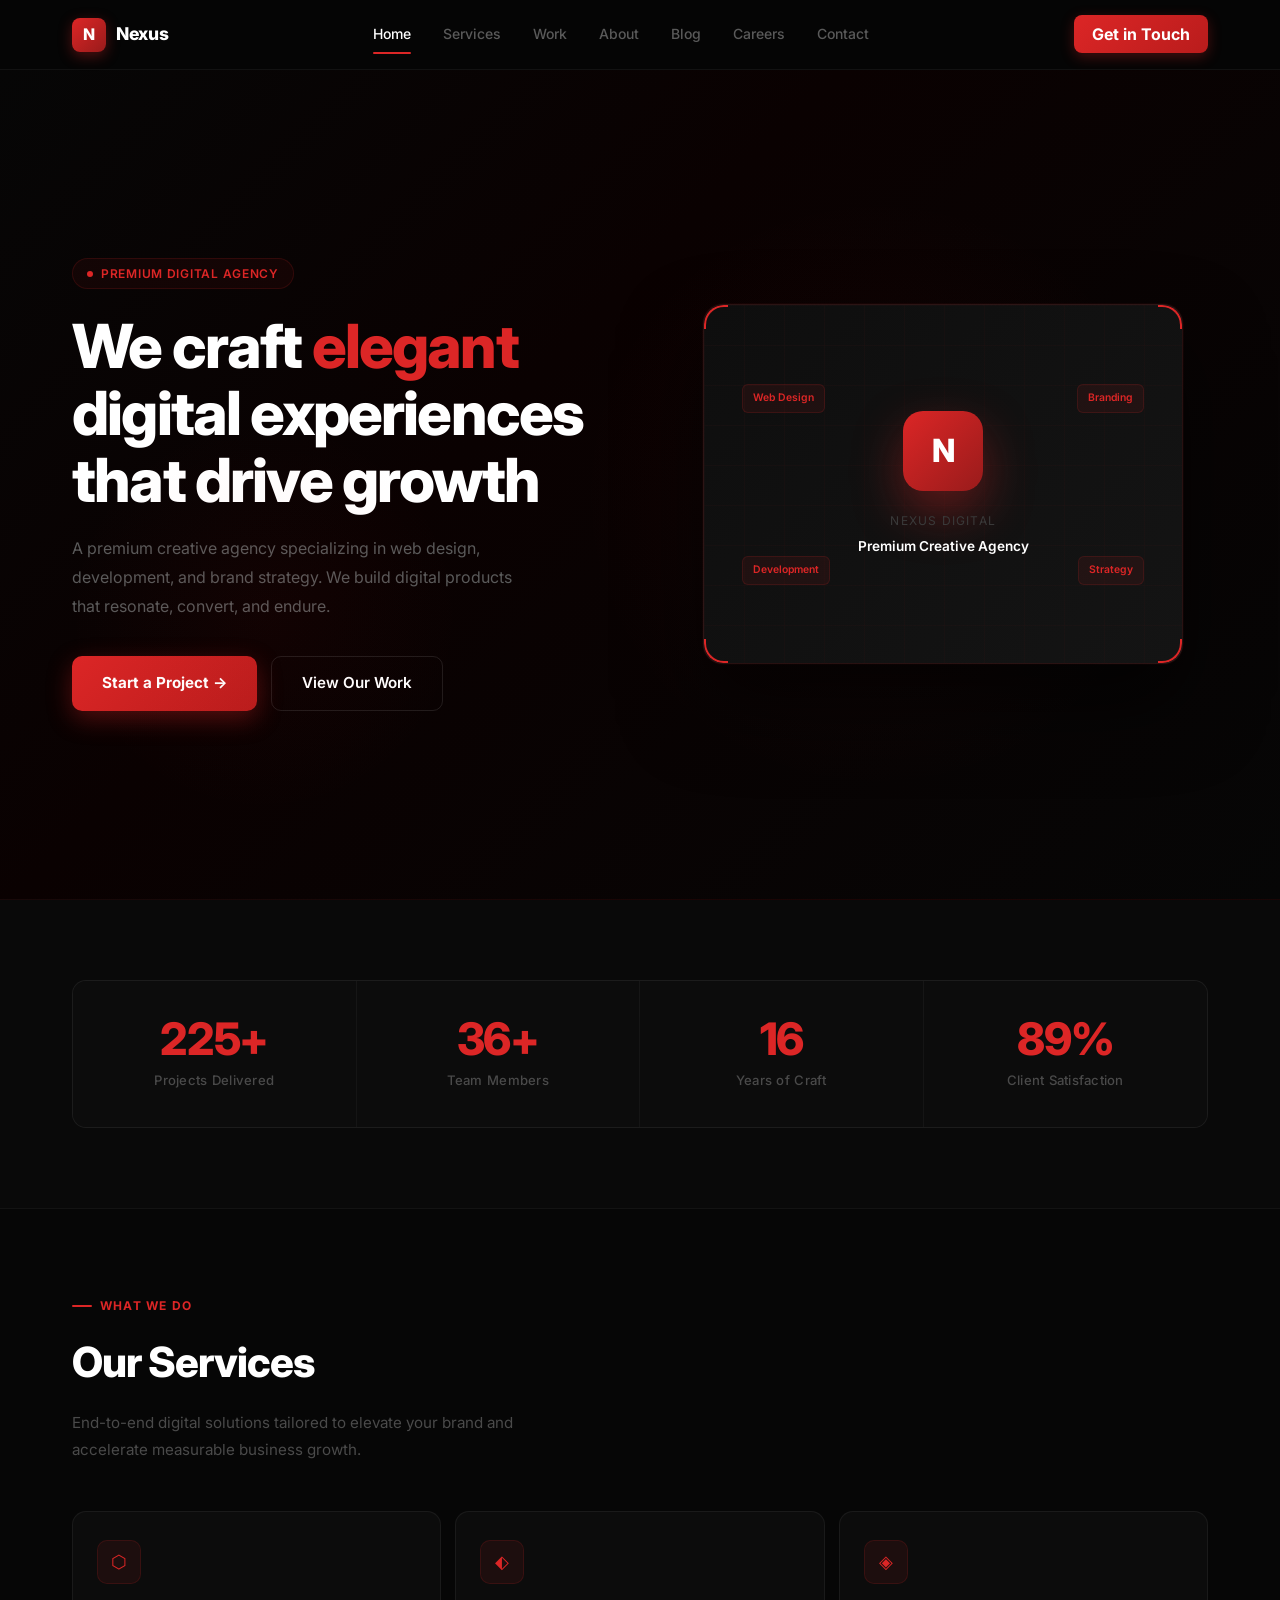
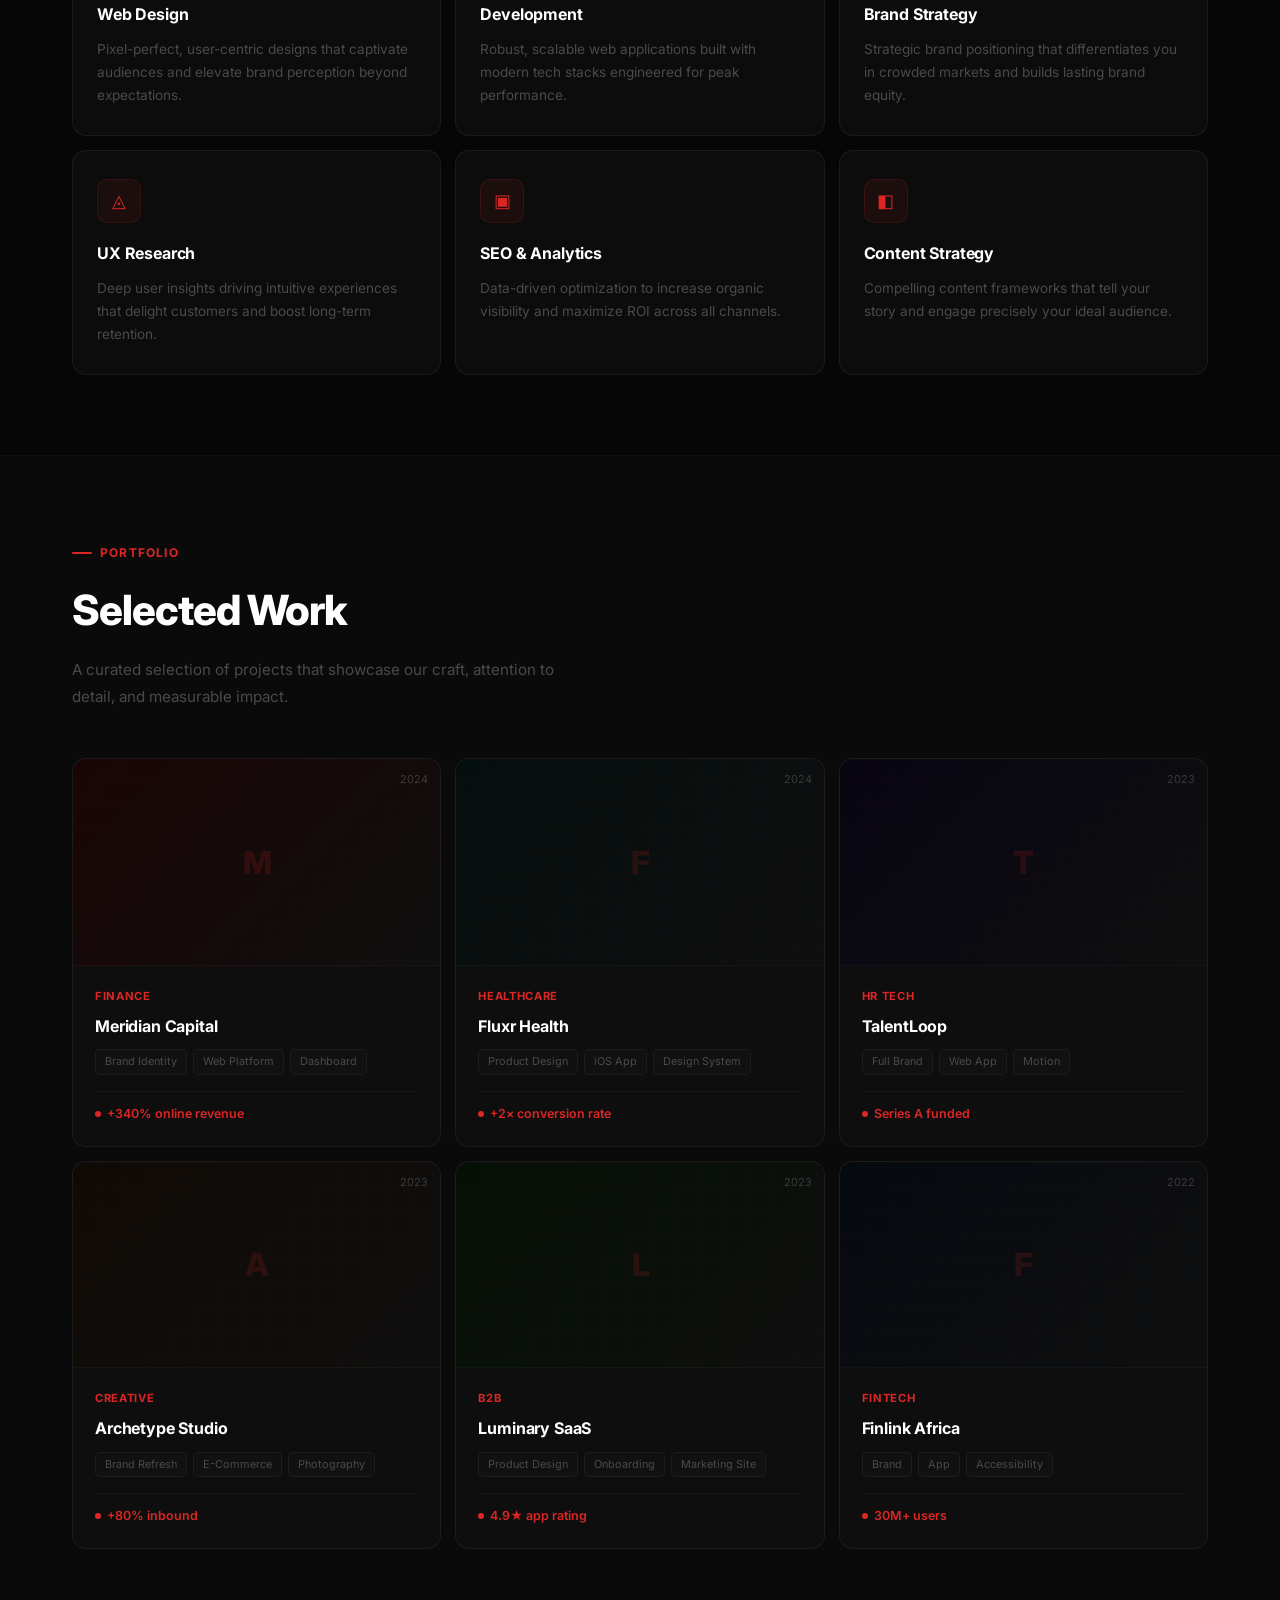
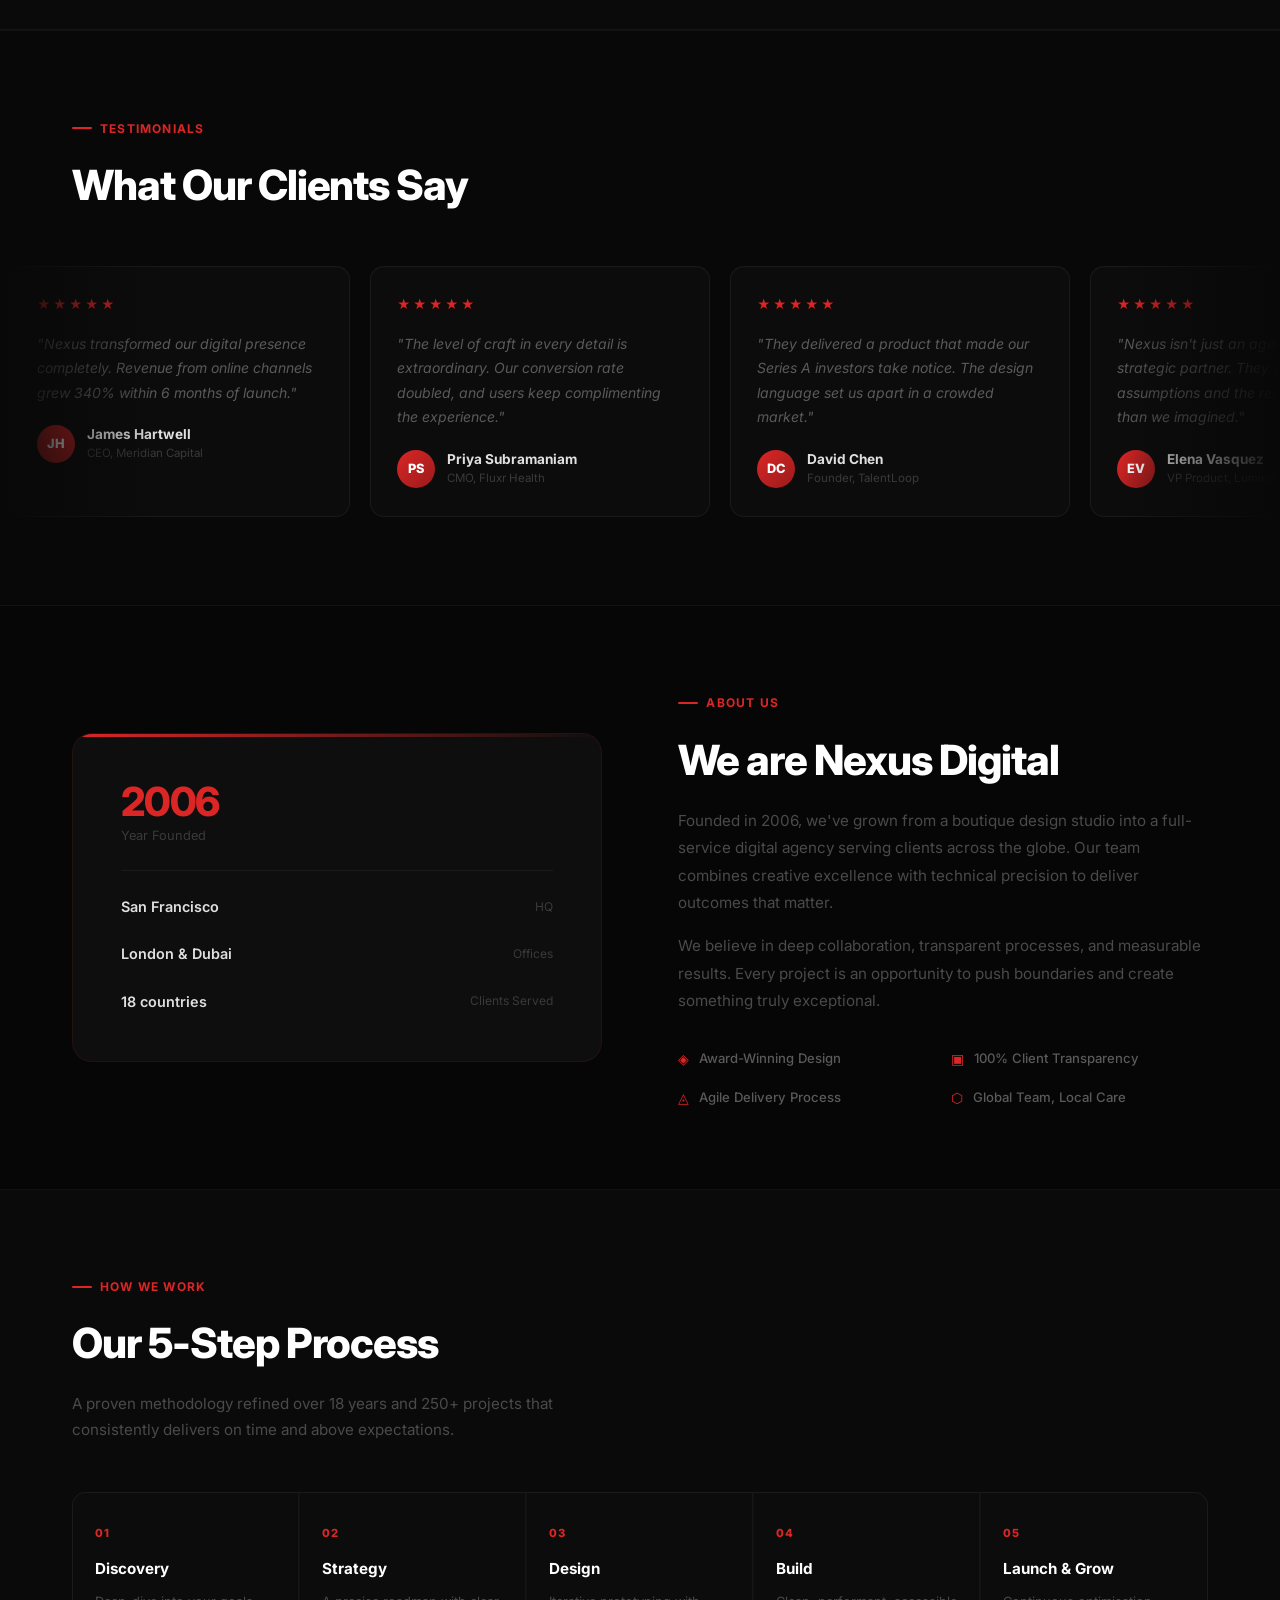
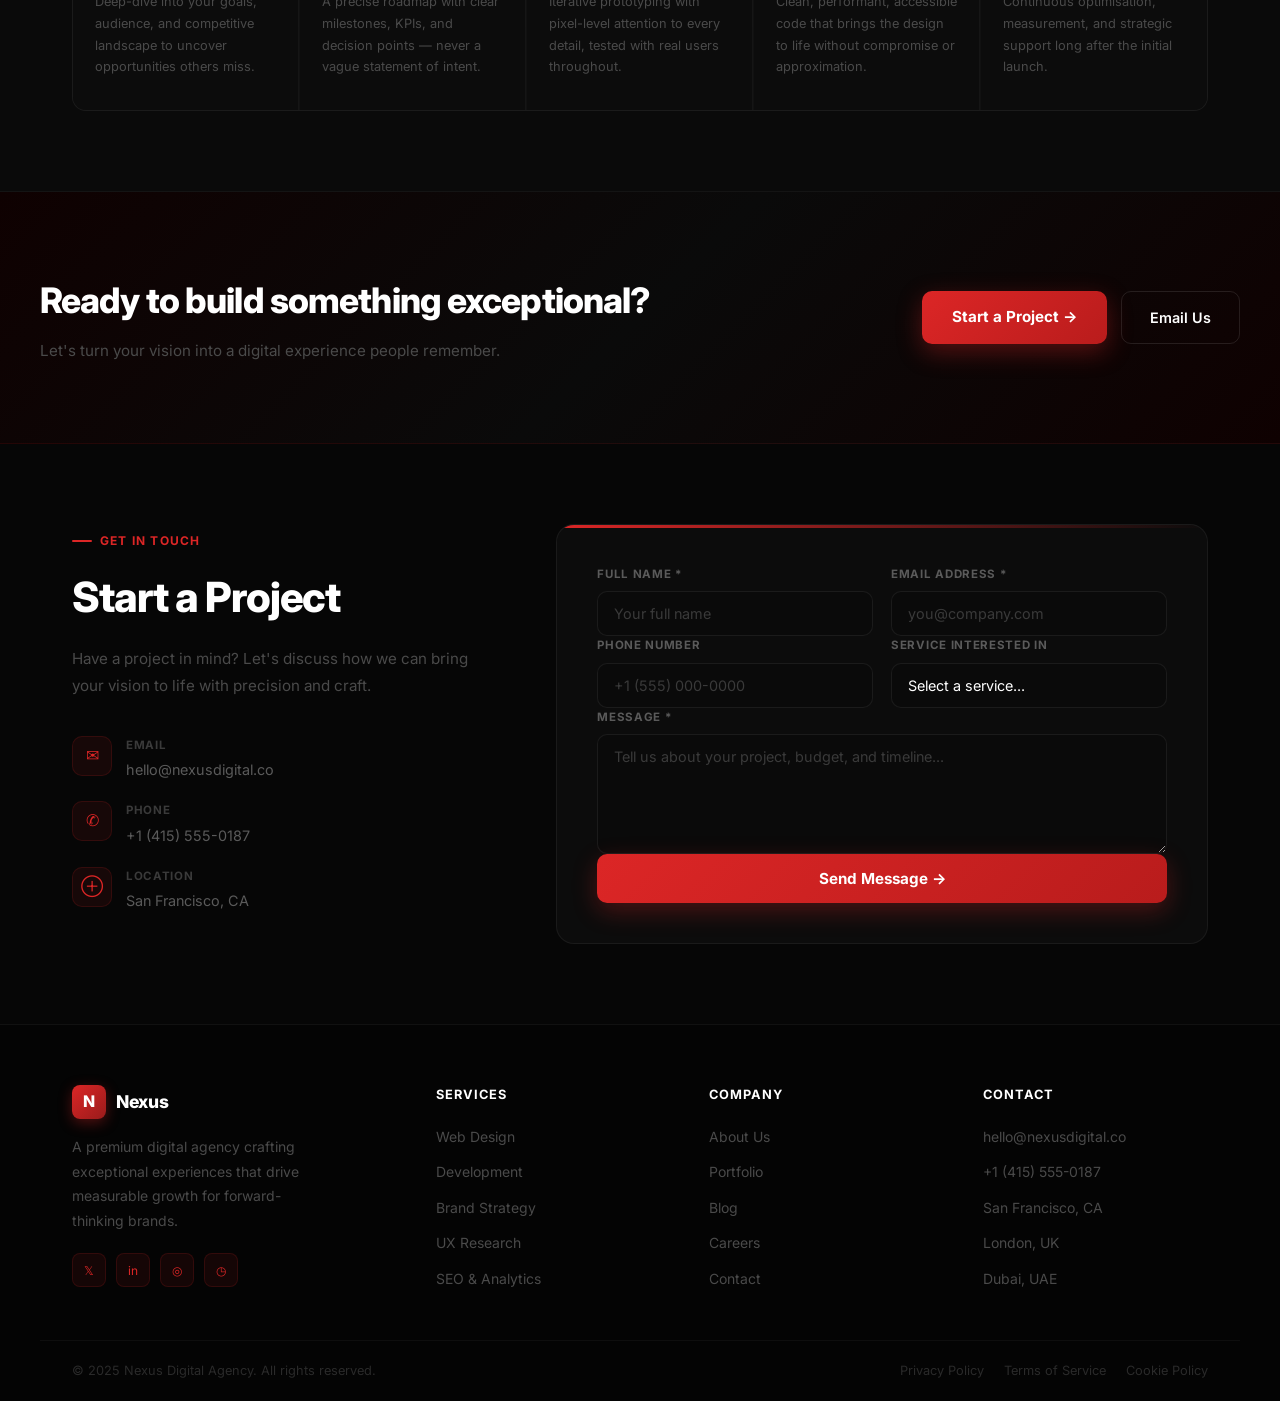
==== index.html @ 14e0155b "Add files via upload" ====
<!DOCTYPE html>
<html lang="en">
<head>
  <meta charset="UTF-8" />
  <meta name="viewport" content="width=device-width, initial-scale=1.0" />
  <title>Nexus Digital — Premium Creative Agency</title>
  <meta name="description" content="Nexus Digital is a premium creative agency specializing in web design, development, and brand strategy. We build digital products that resonate, convert, and endure." />
  <meta name="robots" content="index, follow" />
  <meta property="og:title" content="Nexus Digital — Premium Creative Agency" />
  <meta property="og:description" content="Premium digital agency crafting elegant experiences that drive growth." />
  <meta property="og:type" content="website" />
  <meta name="twitter:card" content="summary_large_image" />
  <meta name="theme-color" content="#060606" />
  <link rel="preconnect" href="https://fonts.googleapis.com" />
  <link rel="preconnect" href="https://fonts.gstatic.com" crossorigin />
  <link href="https://fonts.googleapis.com/css2?family=Inter:wght@300;400;500;600;700;800&display=swap" rel="stylesheet" />
  <link rel="stylesheet" href="style.css" />
</head>
<body>

<!-- ── HEADER ────────────────────────────────────── -->
<header class="header">
  <div class="header-inner">
    <a href="index.html" class="logo">
      <div class="logo-icon">N</div>
      <span>Nexus</span>
    </a>
    <nav class="nav-links">
      <a href="#home" class="active">Home</a>
      <a href="#services">Services</a>
      <a href="#work">Work</a>
      <a href="#about">About</a>
      <a href="blog.html">Blog</a>
      <a href="careers.html">Careers</a>
      <a href="#contact">Contact</a>
    </nav>
    <div class="nav-right">
      <a href="#contact" class="nav-cta">Get in Touch</a>
    </div>
    <button class="hamburger" id="hamburger" aria-label="Menu">
      <span></span><span></span><span></span>
    </button>
  </div>
</header>

<!-- Mobile Nav -->
<nav class="mobile-nav" id="mobile-nav">
  <a href="#home">Home</a>
  <a href="#services">Services</a>
  <a href="#work">Work</a>
  <a href="#about">About</a>
  <a href="blog.html">Blog</a>
  <a href="careers.html">Careers</a>
  <a href="#contact" class="mobile-cta">Get in Touch</a>
</nav>

<!-- ── HERO ──────────────────────────────────────── -->
<section id="home" class="hero">
  <div class="hero-glow-1"></div>
  <div class="hero-glow-2"></div>
  <div class="hero-inner">
    <div class="hero-content">
      <div class="hero-badge">
        <span class="hero-badge-dot"></span>
        <span>PREMIUM DIGITAL AGENCY</span>
      </div>
      <h1 class="hero-h1">We craft <span class="red">elegant</span> digital experiences that drive growth</h1>
      <p class="hero-p">A premium creative agency specializing in web design, development, and brand strategy. We build digital products that resonate, convert, and endure.</p>
      <div class="hero-btns">
        <a href="#contact" class="btn-primary">Start a Project →</a>
        <a href="#work" class="btn-secondary">View Our Work</a>
      </div>
    </div>
    <div class="hero-visual">
      <div class="hero-card">
        <div class="hero-card-grid"></div>
        <div class="hero-badge-float tl">Web Design</div>
        <div class="hero-badge-float tr">Branding</div>
        <div class="hero-badge-float bl">Development</div>
        <div class="hero-badge-float br">Strategy</div>
        <div class="hero-card-center">
          <div class="hero-logo-big">N</div>
          <div class="hero-card-text">
            <div class="sub">Nexus Digital</div>
            <div class="name">Premium Creative Agency</div>
          </div>
        </div>
        <div class="hero-corner tl"></div>
        <div class="hero-corner tr"></div>
        <div class="hero-corner bl"></div>
        <div class="hero-corner br"></div>
      </div>
    </div>
  </div>
</section>

<!-- ── STATS ──────────────────────────────────────── -->
<section class="stats-section">
  <div class="container section-pad">
    <div class="stats-grid">
      <div class="stat-item">
        <div class="stat-num" data-count="250" data-suffix="+">250+</div>
        <div class="stat-label">Projects Delivered</div>
      </div>
      <div class="stat-item">
        <div class="stat-num" data-count="40" data-suffix="+">40+</div>
        <div class="stat-label">Team Members</div>
      </div>
      <div class="stat-item">
        <div class="stat-num" data-count="18" data-suffix="">18</div>
        <div class="stat-label">Years of Craft</div>
      </div>
      <div class="stat-item">
        <div class="stat-num" data-count="99" data-suffix="%">99%</div>
        <div class="stat-label">Client Satisfaction</div>
      </div>
    </div>
  </div>
</section>

<!-- ── SERVICES ───────────────────────────────────── -->
<section id="services" class="services-section">
  <div class="container section-pad">
    <div class="section-label"><span>What We Do</span></div>
    <h2 class="section-heading">Our Services</h2>
    <p class="section-sub" style="margin-bottom:48px">End-to-end digital solutions tailored to elevate your brand and accelerate measurable business growth.</p>
    <div class="services-grid">
      <div class="service-card">
        <div class="service-icon">⬡</div>
        <h3 class="service-title">Web Design</h3>
        <p class="service-desc">Pixel-perfect, user-centric designs that captivate audiences and elevate brand perception beyond expectations.</p>
      </div>
      <div class="service-card">
        <div class="service-icon">⬖</div>
        <h3 class="service-title">Development</h3>
        <p class="service-desc">Robust, scalable web applications built with modern tech stacks engineered for peak performance.</p>
      </div>
      <div class="service-card">
        <div class="service-icon">◈</div>
        <h3 class="service-title">Brand Strategy</h3>
        <p class="service-desc">Strategic brand positioning that differentiates you in crowded markets and builds lasting brand equity.</p>
      </div>
      <div class="service-card">
        <div class="service-icon">◬</div>
        <h3 class="service-title">UX Research</h3>
        <p class="service-desc">Deep user insights driving intuitive experiences that delight customers and boost long-term retention.</p>
      </div>
      <div class="service-card">
        <div class="service-icon">▣</div>
        <h3 class="service-title">SEO &amp; Analytics</h3>
        <p class="service-desc">Data-driven optimization to increase organic visibility and maximize ROI across all channels.</p>
      </div>
      <div class="service-card">
        <div class="service-icon">◧</div>
        <h3 class="service-title">Content Strategy</h3>
        <p class="service-desc">Compelling content frameworks that tell your story and engage precisely your ideal audience.</p>
      </div>
    </div>
  </div>
</section>

<!-- ── PORTFOLIO ──────────────────────────────────── -->
<section id="work" class="portfolio-section">
  <div class="container section-pad">
    <div class="section-label"><span>Portfolio</span></div>
    <h2 class="section-heading">Selected Work</h2>
    <p class="section-sub" style="margin-bottom:48px">A curated selection of projects that showcase our craft, attention to detail, and measurable impact.</p>
    <div class="portfolio-grid">
      <div class="portfolio-card">
        <div class="portfolio-thumb" style="background:linear-gradient(135deg,#1a0505,#0f0f0f)">
          <div class="portfolio-thumb-grid"></div>
          <div class="portfolio-thumb-letter">M</div>
          <div class="portfolio-thumb-year">2024</div>
        </div>
        <div class="portfolio-body">
          <div class="portfolio-cat">Finance</div>
          <h3 class="portfolio-title">Meridian Capital</h3>
          <div class="portfolio-tags">
            <span class="portfolio-tag">Brand Identity</span>
            <span class="portfolio-tag">Web Platform</span>
            <span class="portfolio-tag">Dashboard</span>
          </div>
          <div class="portfolio-result">
            <span class="portfolio-result-dot"></span>
            <span class="portfolio-result-text">+340% online revenue</span>
          </div>
        </div>
      </div>
      <div class="portfolio-card">
        <div class="portfolio-thumb" style="background:linear-gradient(135deg,#050e0e,#0f0f0f)">
          <div class="portfolio-thumb-grid"></div>
          <div class="portfolio-thumb-letter">F</div>
          <div class="portfolio-thumb-year">2024</div>
        </div>
        <div class="portfolio-body">
          <div class="portfolio-cat">Healthcare</div>
          <h3 class="portfolio-title">Fluxr Health</h3>
          <div class="portfolio-tags">
            <span class="portfolio-tag">Product Design</span>
            <span class="portfolio-tag">iOS App</span>
            <span class="portfolio-tag">Design System</span>
          </div>
          <div class="portfolio-result">
            <span class="portfolio-result-dot"></span>
            <span class="portfolio-result-text">+2× conversion rate</span>
          </div>
        </div>
      </div>
      <div class="portfolio-card">
        <div class="portfolio-thumb" style="background:linear-gradient(135deg,#080512,#0f0f0f)">
          <div class="portfolio-thumb-grid"></div>
          <div class="portfolio-thumb-letter">T</div>
          <div class="portfolio-thumb-year">2023</div>
        </div>
        <div class="portfolio-body">
          <div class="portfolio-cat">HR Tech</div>
          <h3 class="portfolio-title">TalentLoop</h3>
          <div class="portfolio-tags">
            <span class="portfolio-tag">Full Brand</span>
            <span class="portfolio-tag">Web App</span>
            <span class="portfolio-tag">Motion</span>
          </div>
          <div class="portfolio-result">
            <span class="portfolio-result-dot"></span>
            <span class="portfolio-result-text">Series A funded</span>
          </div>
        </div>
      </div>
      <div class="portfolio-card">
        <div class="portfolio-thumb" style="background:linear-gradient(135deg,#100a05,#0f0f0f)">
          <div class="portfolio-thumb-grid"></div>
          <div class="portfolio-thumb-letter">A</div>
          <div class="portfolio-thumb-year">2023</div>
        </div>
        <div class="portfolio-body">
          <div class="portfolio-cat">Creative</div>
          <h3 class="portfolio-title">Archetype Studio</h3>
          <div class="portfolio-tags">
            <span class="portfolio-tag">Brand Refresh</span>
            <span class="portfolio-tag">E-Commerce</span>
            <span class="portfolio-tag">Photography</span>
          </div>
          <div class="portfolio-result">
            <span class="portfolio-result-dot"></span>
            <span class="portfolio-result-text">+80% inbound</span>
          </div>
        </div>
      </div>
      <div class="portfolio-card">
        <div class="portfolio-thumb" style="background:linear-gradient(135deg,#051005,#0f0f0f)">
          <div class="portfolio-thumb-grid"></div>
          <div class="portfolio-thumb-letter">L</div>
          <div class="portfolio-thumb-year">2023</div>
        </div>
        <div class="portfolio-body">
          <div class="portfolio-cat">B2B</div>
          <h3 class="portfolio-title">Luminary SaaS</h3>
          <div class="portfolio-tags">
            <span class="portfolio-tag">Product Design</span>
            <span class="portfolio-tag">Onboarding</span>
            <span class="portfolio-tag">Marketing Site</span>
          </div>
          <div class="portfolio-result">
            <span class="portfolio-result-dot"></span>
            <span class="portfolio-result-text">4.9★ app rating</span>
          </div>
        </div>
      </div>
      <div class="portfolio-card">
        <div class="portfolio-thumb" style="background:linear-gradient(135deg,#050a10,#0f0f0f)">
          <div class="portfolio-thumb-grid"></div>
          <div class="portfolio-thumb-letter">F</div>
          <div class="portfolio-thumb-year">2022</div>
        </div>
        <div class="portfolio-body">
          <div class="portfolio-cat">Fintech</div>
          <h3 class="portfolio-title">Finlink Africa</h3>
          <div class="portfolio-tags">
            <span class="portfolio-tag">Brand</span>
            <span class="portfolio-tag">App</span>
            <span class="portfolio-tag">Accessibility</span>
          </div>
          <div class="portfolio-result">
            <span class="portfolio-result-dot"></span>
            <span class="portfolio-result-text">30M+ users</span>
          </div>
        </div>
      </div>
    </div>
  </div>
</section>

<!-- ── REVIEWS TRAIN ──────────────────────────────── -->
<section class="reviews-section">
  <div class="reviews-header">
    <div class="section-label"><span>Testimonials</span></div>
    <h2 class="section-heading">What Our Clients Say</h2>
  </div>
  <div class="reviews-wrap">
    <div class="reviews-fade-l"></div>
    <div class="reviews-fade-r"></div>
    <div class="reviews-overflow">
      <div class="reviews-track">
        <!-- Reviews (doubled for seamless loop) -->
        <div class="review-card"><div class="review-stars"><span>★</span><span>★</span><span>★</span><span>★</span><span>★</span></div><p class="review-quote">"Nexus transformed our digital presence completely. Revenue from online channels grew 340% within 6 months of launch."</p><div class="review-author"><div class="review-avatar">JH</div><div><div class="review-name">James Hartwell</div><div class="review-role">CEO, Meridian Capital</div></div></div></div>
        <div class="review-card"><div class="review-stars"><span>★</span><span>★</span><span>★</span><span>★</span><span>★</span></div><p class="review-quote">"The level of craft in every detail is extraordinary. Our conversion rate doubled, and users keep complimenting the experience."</p><div class="review-author"><div class="review-avatar">PS</div><div><div class="review-name">Priya Subramaniam</div><div class="review-role">CMO, Fluxr Health</div></div></div></div>
        <div class="review-card"><div class="review-stars"><span>★</span><span>★</span><span>★</span><span>★</span><span>★</span></div><p class="review-quote">"They delivered a product that made our Series A investors take notice. The design language set us apart in a crowded market."</p><div class="review-author"><div class="review-avatar">DC</div><div><div class="review-name">David Chen</div><div class="review-role">Founder, TalentLoop</div></div></div></div>
        <div class="review-card"><div class="review-stars"><span>★</span><span>★</span><span>★</span><span>★</span><span>★</span></div><p class="review-quote">"Nexus isn't just an agency — they're a strategic partner. They challenged our assumptions and the result was far better than we imagined."</p><div class="review-author"><div class="review-avatar">EV</div><div><div class="review-name">Elena Vasquez</div><div class="review-role">VP Product, Luminary SaaS</div></div></div></div>
        <div class="review-card"><div class="review-stars"><span>★</span><span>★</span><span>★</span><span>★</span><span>★</span></div><p class="review-quote">"Our new brand identity is absolutely stunning. We've received more inbound enquiries in Q1 than the entire previous year."</p><div class="review-author"><div class="review-avatar">MT</div><div><div class="review-name">Marcus Thompson</div><div class="review-role">Director, Archetype Studio</div></div></div></div>
        <div class="review-card"><div class="review-stars"><span>★</span><span>★</span><span>★</span><span>★</span><span>★</span></div><p class="review-quote">"Flawless execution from discovery to launch. The team genuinely cares about outcomes, not just deliverables."</p><div class="review-author"><div class="review-avatar">YT</div><div><div class="review-name">Yuki Tanaka</div><div class="review-role">Head of Digital, Koyama Group</div></div></div></div>
        <div class="review-card"><div class="review-stars"><span>★</span><span>★</span><span>★</span><span>★</span><span>★</span></div><p class="review-quote">"Working with Nexus felt effortless. They internalized our mission faster than agencies we'd worked with for years. Exceptional."</p><div class="review-author"><div class="review-avatar">AO</div><div><div class="review-name">Aisha Osei</div><div class="review-role">Co-founder, Finlink Africa</div></div></div></div>
        <div class="review-card"><div class="review-stars"><span>★</span><span>★</span><span>★</span><span>★</span><span>★</span></div><p class="review-quote">"Performance was a core requirement for us. Nexus hit sub-2s LCP across every page — a first in eight years of working with agencies."</p><div class="review-author"><div class="review-avatar">RH</div><div><div class="review-name">Ryan Holbrook</div><div class="review-role">CTO, Stackr Platforms</div></div></div></div>
        <div class="review-card"><div class="review-stars"><span>★</span><span>★</span><span>★</span><span>★</span><span>★</span></div><p class="review-quote">"They understand the intersection of beauty and function better than any team I've worked with. The site is genuinely art."</p><div class="review-author"><div class="review-avatar">MF</div><div><div class="review-name">Mira Fontaine</div><div class="review-role">Creative Director, Éditions Paris</div></div></div></div>
        <div class="review-card"><div class="review-stars"><span>★</span><span>★</span><span>★</span><span>★</span><span>★</span></div><p class="review-quote">"Three portfolio companies have used Nexus. All three had record quarters after launch. The ROI speaks for itself."</p><div class="review-author"><div class="review-avatar">SM</div><div><div class="review-name">Sanjay Mehrotra</div><div class="review-role">Managing Partner, Vertex Ventures</div></div></div></div>
        <!-- Duplicated for seamless loop -->
        <div class="review-card"><div class="review-stars"><span>★</span><span>★</span><span>★</span><span>★</span><span>★</span></div><p class="review-quote">"Nexus transformed our digital presence completely. Revenue from online channels grew 340% within 6 months of launch."</p><div class="review-author"><div class="review-avatar">JH</div><div><div class="review-name">James Hartwell</div><div class="review-role">CEO, Meridian Capital</div></div></div></div>
        <div class="review-card"><div class="review-stars"><span>★</span><span>★</span><span>★</span><span>★</span><span>★</span></div><p class="review-quote">"The level of craft in every detail is extraordinary. Our conversion rate doubled, and users keep complimenting the experience."</p><div class="review-author"><div class="review-avatar">PS</div><div><div class="review-name">Priya Subramaniam</div><div class="review-role">CMO, Fluxr Health</div></div></div></div>
        <div class="review-card"><div class="review-stars"><span>★</span><span>★</span><span>★</span><span>★</span><span>★</span></div><p class="review-quote">"They delivered a product that made our Series A investors take notice. The design language set us apart in a crowded market."</p><div class="review-author"><div class="review-avatar">DC</div><div><div class="review-name">David Chen</div><div class="review-role">Founder, TalentLoop</div></div></div></div>
        <div class="review-card"><div class="review-stars"><span>★</span><span>★</span><span>★</span><span>★</span><span>★</span></div><p class="review-quote">"Nexus isn't just an agency — they're a strategic partner. They challenged our assumptions and the result was far better than we imagined."</p><div class="review-author"><div class="review-avatar">EV</div><div><div class="review-name">Elena Vasquez</div><div class="review-role">VP Product, Luminary SaaS</div></div></div></div>
        <div class="review-card"><div class="review-stars"><span>★</span><span>★</span><span>★</span><span>★</span><span>★</span></div><p class="review-quote">"Our new brand identity is absolutely stunning. We've received more inbound enquiries in Q1 than the entire previous year."</p><div class="review-author"><div class="review-avatar">MT</div><div><div class="review-name">Marcus Thompson</div><div class="review-role">Director, Archetype Studio</div></div></div></div>
        <div class="review-card"><div class="review-stars"><span>★</span><span>★</span><span>★</span><span>★</span><span>★</span></div><p class="review-quote">"Flawless execution from discovery to launch. The team genuinely cares about outcomes, not just deliverables."</p><div class="review-author"><div class="review-avatar">YT</div><div><div class="review-name">Yuki Tanaka</div><div class="review-role">Head of Digital, Koyama Group</div></div></div></div>
        <div class="review-card"><div class="review-stars"><span>★</span><span>★</span><span>★</span><span>★</span><span>★</span></div><p class="review-quote">"Working with Nexus felt effortless. They internalized our mission faster than agencies we'd worked with for years. Exceptional."</p><div class="review-author"><div class="review-avatar">AO</div><div><div class="review-name">Aisha Osei</div><div class="review-role">Co-founder, Finlink Africa</div></div></div></div>
        <div class="review-card"><div class="review-stars"><span>★</span><span>★</span><span>★</span><span>★</span><span>★</span></div><p class="review-quote">"Performance was a core requirement for us. Nexus hit sub-2s LCP across every page — a first in eight years of working with agencies."</p><div class="review-author"><div class="review-avatar">RH</div><div><div class="review-name">Ryan Holbrook</div><div class="review-role">CTO, Stackr Platforms</div></div></div></div>
        <div class="review-card"><div class="review-stars"><span>★</span><span>★</span><span>★</span><span>★</span><span>★</span></div><p class="review-quote">"They understand the intersection of beauty and function better than any team I've worked with. The site is genuinely art."</p><div class="review-author"><div class="review-avatar">MF</div><div><div class="review-name">Mira Fontaine</div><div class="review-role">Creative Director, Éditions Paris</div></div></div></div>
        <div class="review-card"><div class="review-stars"><span>★</span><span>★</span><span>★</span><span>★</span><span>★</span></div><p class="review-quote">"Three portfolio companies have used Nexus. All three had record quarters after launch. The ROI speaks for itself."</p><div class="review-author"><div class="review-avatar">SM</div><div><div class="review-name">Sanjay Mehrotra</div><div class="review-role">Managing Partner, Vertex Ventures</div></div></div></div>
      </div>
    </div>
  </div>
</section>

<!-- ── ABOUT ───────────────────────────────────────── -->
<section id="about" class="about-section">
  <div class="container section-pad">
    <div class="about-grid">
      <div class="about-visual">
        <div>
          <div class="about-year-num">2006</div>
          <div class="about-year-label">Year Founded</div>
        </div>
        <hr class="about-divider" />
        <div class="about-fact">
          <span class="about-fact-val">San Francisco</span>
          <span class="about-fact-label">HQ</span>
        </div>
        <div class="about-fact">
          <span class="about-fact-val">London &amp; Dubai</span>
          <span class="about-fact-label">Offices</span>
        </div>
        <div class="about-fact">
          <span class="about-fact-val">18 countries</span>
          <span class="about-fact-label">Clients Served</span>
        </div>
      </div>
      <div class="about-text">
        <div class="section-label"><span>About Us</span></div>
        <h2 class="section-heading">We are Nexus Digital</h2>
        <p>Founded in 2006, we've grown from a boutique design studio into a full-service digital agency serving clients across the globe. Our team combines creative excellence with technical precision to deliver outcomes that matter.</p>
        <p>We believe in deep collaboration, transparent processes, and measurable results. Every project is an opportunity to push boundaries and create something truly exceptional.</p>
        <div class="about-features">
          <div class="about-feature"><span class="about-feature-icon">◈</span><span class="about-feature-text">Award-Winning Design</span></div>
          <div class="about-feature"><span class="about-feature-icon">▣</span><span class="about-feature-text">100% Client Transparency</span></div>
          <div class="about-feature"><span class="about-feature-icon">◬</span><span class="about-feature-text">Agile Delivery Process</span></div>
          <div class="about-feature"><span class="about-feature-icon">⬡</span><span class="about-feature-text">Global Team, Local Care</span></div>
        </div>
      </div>
    </div>
  </div>
</section>

<!-- ── PROCESS ────────────────────────────────────── -->
<section class="process-section">
  <div class="container section-pad">
    <div class="section-label"><span>How We Work</span></div>
    <h2 class="section-heading">Our 5-Step Process</h2>
    <p class="section-sub" style="margin-bottom:48px">A proven methodology refined over 18 years and 250+ projects that consistently delivers on time and above expectations.</p>
    <div class="process-grid">
      <div class="process-step"><div class="process-num">01</div><h3 class="process-title">Discovery</h3><p class="process-desc">Deep-dive into your goals, audience, and competitive landscape to uncover opportunities others miss.</p></div>
      <div class="process-step"><div class="process-num">02</div><h3 class="process-title">Strategy</h3><p class="process-desc">A precise roadmap with clear milestones, KPIs, and decision points — never a vague statement of intent.</p></div>
      <div class="process-step"><div class="process-num">03</div><h3 class="process-title">Design</h3><p class="process-desc">Iterative prototyping with pixel-level attention to every detail, tested with real users throughout.</p></div>
      <div class="process-step"><div class="process-num">04</div><h3 class="process-title">Build</h3><p class="process-desc">Clean, performant, accessible code that brings the design to life without compromise or approximation.</p></div>
      <div class="process-step"><div class="process-num">05</div><h3 class="process-title">Launch &amp; Grow</h3><p class="process-desc">Continuous optimisation, measurement, and strategic support long after the initial launch.</p></div>
    </div>
  </div>
</section>

<!-- ── CTA BAND ───────────────────────────────────── -->
<div class="cta-band">
  <div class="cta-band-inner">
    <div>
      <h2 class="cta-band-h2">Ready to build something exceptional?</h2>
      <p class="cta-band-p">Let's turn your vision into a digital experience people remember.</p>
    </div>
    <div class="cta-band-btns">
      <a href="#contact" class="btn-primary">Start a Project →</a>
      <a href="mailto:hello@nexusdigital.co" class="btn-outline">Email Us</a>
    </div>
  </div>
</div>

<!-- ── CONTACT ────────────────────────────────────── -->
<section id="contact" class="contact-section">
  <div class="container section-pad">
    <div class="contact-grid">
      <div class="contact-info">
        <div class="section-label"><span>Get in Touch</span></div>
        <h2>Start a Project</h2>
        <p>Have a project in mind? Let's discuss how we can bring your vision to life with precision and craft.</p>
        <div class="contact-items">
          <div class="contact-item">
            <div class="contact-icon">✉</div>
            <div>
              <div class="contact-item-label">Email</div>
              <div class="contact-item-val">hello@nexusdigital.co</div>
            </div>
          </div>
          <div class="contact-item">
            <div class="contact-icon">✆</div>
            <div>
              <div class="contact-item-label">Phone</div>
              <div class="contact-item-val">+1 (415) 555-0187</div>
            </div>
          </div>
          <div class="contact-item">
            <div class="contact-icon">⊕</div>
            <div>
              <div class="contact-item-label">Location</div>
              <div class="contact-item-val">San Francisco, CA</div>
            </div>
          </div>
        </div>
      </div>
      <div class="contact-form-card">
        <form id="contact-form">
          <div class="form-row">
            <div class="form-group">
              <label class="form-label">Full Name *</label>
              <input type="text" class="form-input" placeholder="Your full name" required />
            </div>
            <div class="form-group">
              <label class="form-label">Email Address *</label>
              <input type="email" class="form-input" placeholder="you@company.com" required />
            </div>
          </div>
          <div class="form-row">
            <div class="form-group">
              <label class="form-label">Phone Number</label>
              <input type="tel" class="form-input" placeholder="+1 (555) 000-0000" />
            </div>
            <div class="form-group">
              <label class="form-label">Service Interested In</label>
              <select class="form-select">
                <option value="">Select a service...</option>
                <option>Web Design</option>
                <option>Development</option>
                <option>Brand Strategy</option>
                <option>UX Research</option>
                <option>SEO &amp; Analytics</option>
                <option>Content Strategy</option>
                <option>Other</option>
              </select>
            </div>
          </div>
          <div class="form-group">
            <label class="form-label">Message *</label>
            <textarea class="form-textarea" rows="5" placeholder="Tell us about your project, budget, and timeline..." required></textarea>
          </div>
          <button type="submit" class="form-submit">Send Message →</button>
        </form>
        <div id="contact-success" class="success-state" style="display:none">
          <div class="success-icon">✓</div>
          <h3>Message received.</h3>
          <p>We'll be in touch within 24 hours. Expect a thoughtful response, not a template.</p>
        </div>
      </div>
    </div>
  </div>
</section>

<!-- ── FOOTER ─────────────────────────────────────── -->
<footer class="footer">
  <div class="footer-main">
    <div class="footer-brand">
      <a href="index.html" class="logo"><div class="logo-icon">N</div><span>Nexus</span></a>
      <p>A premium digital agency crafting exceptional experiences that drive measurable growth for forward-thinking brands.</p>
      <div class="footer-socials">
        <a href="#" class="footer-social" title="Twitter">𝕏</a>
        <a href="#" class="footer-social" title="LinkedIn">in</a>
        <a href="#" class="footer-social" title="Dribbble">◎</a>
        <a href="#" class="footer-social" title="Instagram">◷</a>
      </div>
    </div>
    <div class="footer-col">
      <h4>Services</h4>
      <ul>
        <li><a href="#services">Web Design</a></li>
        <li><a href="#services">Development</a></li>
        <li><a href="#services">Brand Strategy</a></li>
        <li><a href="#services">UX Research</a></li>
        <li><a href="#services">SEO &amp; Analytics</a></li>
      </ul>
    </div>
    <div class="footer-col">
      <h4>Company</h4>
      <ul>
        <li><a href="#about">About Us</a></li>
        <li><a href="#work">Portfolio</a></li>
        <li><a href="blog.html">Blog</a></li>
        <li><a href="careers.html">Careers</a></li>
        <li><a href="#contact">Contact</a></li>
      </ul>
    </div>
    <div class="footer-col">
      <h4>Contact</h4>
      <ul>
        <li><a href="mailto:hello@nexusdigital.co">hello@nexusdigital.co</a></li>
        <li><a href="tel:+14155550187">+1 (415) 555-0187</a></li>
        <li><a href="#">San Francisco, CA</a></li>
        <li><a href="#">London, UK</a></li>
        <li><a href="#">Dubai, UAE</a></li>
      </ul>
    </div>
  </div>
  <div class="footer-bottom">
    <span class="footer-copy">© 2025 Nexus Digital Agency. All rights reserved.</span>
    <div class="footer-links">
      <a href="#">Privacy Policy</a>
      <a href="#">Terms of Service</a>
      <a href="#">Cookie Policy</a>
    </div>
  </div>
</footer>

<script src="script.js"></script>
</body>
</html>
---- style.css ----
/* ═══════════════════════════════════════════════
   NEXUS DIGITAL — style.css
   Premium Agency Website Styles
═══════════════════════════════════════════════ */

@import url('https://fonts.googleapis.com/css2?family=Inter:wght@300;400;500;600;700;800&display=swap');

/* ─── RESET & BASE ────────────────────────────── */
*, *::before, *::after { box-sizing: border-box; margin: 0; padding: 0; }

html { scroll-behavior: smooth; font-size: 16px; }

body {
  font-family: 'Inter', -apple-system, BlinkMacSystemFont, sans-serif;
  background: #060606;
  color: #ffffff;
  line-height: 1.6;
  -webkit-font-smoothing: antialiased;
  -moz-osx-font-smoothing: grayscale;
  overflow-x: hidden;
}

a { text-decoration: none; color: inherit; }
button { font-family: inherit; cursor: pointer; }
img { max-width: 100%; display: block; }
ul { list-style: none; }
input, textarea, select { font-family: inherit; }
select { appearance: none; -webkit-appearance: none; }

/* ─── SCROLLBAR ───────────────────────────────── */
::-webkit-scrollbar { width: 6px; }
::-webkit-scrollbar-track { background: #060606; }
::-webkit-scrollbar-thumb { background: #1a1a1a; border-radius: 3px; }
::-webkit-scrollbar-thumb:hover { background: #dc2626; }

/* ─── CUSTOM PROPERTIES ──────────────────────── */
:root {
  --red: #dc2626;
  --red-dark: #b91c1c;
  --red-deeper: #991b1b;
  --bg0: #060606;
  --bg1: #080808;
  --bg2: #0a0a0a;
  --bg3: #0c0c0c;
  --bg4: #0e0e0e;
  --border: rgba(255,255,255,0.06);
  --text-primary: #ffffff;
  --text-secondary: #e0e0e0;
  --text-muted: #5a5a5a;
  --text-dim: #4a4a4a;
  --text-dark: #3a3a3a;
  --text-darker: #2a2a2a;
  --red-bg: rgba(220,38,38,0.08);
  --red-border: rgba(220,38,38,0.15);
  --section-pad: 80px clamp(16px, 3vw, 32px);
}

/* ─── UTILITY ─────────────────────────────────── */
.container { max-width: 1200px; margin: 0 auto; padding: 0 clamp(16px, 3vw, 32px); }
.section-pad { padding: var(--section-pad); }
.sr-only { position: absolute; width: 1px; height: 1px; clip: rect(0,0,0,0); overflow: hidden; }

.section-label {
  display: inline-flex;
  align-items: center;
  gap: 8px;
  margin-bottom: 14px;
}
.section-label::before {
  content: '';
  display: block;
  width: 20px;
  height: 2px;
  background: var(--red);
  border-radius: 1px;
}
.section-label span {
  font-size: 0.75rem;
  font-weight: 700;
  letter-spacing: 0.1em;
  text-transform: uppercase;
  color: var(--red);
}

.section-heading {
  font-size: clamp(1.6rem, 3.5vw, 2.6rem);
  font-weight: 800;
  letter-spacing: -0.025em;
  color: var(--text-primary);
  margin-bottom: 14px;
}

.section-sub {
  color: var(--text-dim);
  font-size: 0.95rem;
  line-height: 1.75;
  max-width: 500px;
}

.red { color: var(--red); }
.hidden { display: none; }

/* ─── HEADER / NAV ────────────────────────────── */
.header {
  position: sticky;
  top: 0;
  z-index: 1000;
  background: rgba(6,6,6,0.92);
  backdrop-filter: blur(20px);
  -webkit-backdrop-filter: blur(20px);
  border-bottom: 1px solid rgba(255,255,255,0.05);
  height: 70px;
}
.header-inner {
  max-width: 1200px;
  margin: 0 auto;
  padding: 0 clamp(16px, 3vw, 32px);
  height: 100%;
  display: flex;
  align-items: center;
  justify-content: space-between;
  gap: 24px;
}
.logo {
  display: flex;
  align-items: center;
  gap: 10px;
  font-weight: 800;
  font-size: 1.1rem;
  letter-spacing: -0.02em;
  color: #fff;
  text-decoration: none;
  flex-shrink: 0;
}
.logo-icon {
  width: 34px;
  height: 34px;
  border-radius: 8px;
  background: linear-gradient(135deg, #dc2626, #991b1b);
  display: flex;
  align-items: center;
  justify-content: center;
  font-size: 1rem;
  font-weight: 800;
  color: #fff;
  box-shadow: 0 4px 14px rgba(220,38,38,0.35);
  flex-shrink: 0;
}
.nav-links {
  display: flex;
  align-items: center;
  gap: 4px;
  flex: 1;
  justify-content: center;
}
.nav-links a {
  padding: 8px 14px;
  font-size: 0.875rem;
  font-weight: 500;
  color: var(--text-muted);
  border-radius: 6px;
  transition: color 0.2s ease;
  position: relative;
}
.nav-links a:hover,
.nav-links a.active { color: #fff; }
.nav-links a.active::after {
  content: '';
  position: absolute;
  bottom: 0;
  left: 14px;
  right: 14px;
  height: 2px;
  background: var(--red);
  border-radius: 1px;
}
.nav-cta {
  background: linear-gradient(135deg, #dc2626, #b91c1c) !important;
  color: #fff !important;
  padding: 9px 18px !important;
  border-radius: 8px !important;
  font-weight: 700 !important;
  box-shadow: 0 4px 14px rgba(220,38,38,0.3);
  transition: transform 0.2s ease, box-shadow 0.2s ease !important;
}
.nav-cta:hover {
  transform: translateY(-1px);
  box-shadow: 0 8px 24px rgba(220,38,38,0.45) !important;
}
.hamburger {
  display: none;
  flex-direction: column;
  gap: 5px;
  background: none;
  border: none;
  padding: 6px;
  cursor: pointer;
}
.hamburger span {
  display: block;
  width: 22px;
  height: 2px;
  background: #fff;
  border-radius: 1px;
  transition: all 0.3s ease;
}
.mobile-nav {
  display: none;
  position: fixed;
  inset: 0;
  top: 70px;
  background: #060606;
  z-index: 999;
  flex-direction: column;
  padding: 24px clamp(16px,3vw,32px);
  gap: 4px;
  border-top: 1px solid rgba(255,255,255,0.06);
}
.mobile-nav.open { display: flex; }
.mobile-nav a {
  padding: 14px 16px;
  font-size: 1rem;
  font-weight: 500;
  color: var(--text-muted);
  border-radius: 8px;
  border: 1px solid transparent;
  transition: all 0.2s ease;
}
.mobile-nav a:hover { color: #fff; background: rgba(255,255,255,0.03); }
.mobile-nav .mobile-cta {
  margin-top: 16px;
  background: linear-gradient(135deg,#dc2626,#b91c1c);
  color: #fff !important;
  font-weight: 700 !important;
  text-align: center;
  box-shadow: 0 6px 20px rgba(220,38,38,0.3);
}

/* ─── HERO ────────────────────────────────────── */
.hero {
  background: linear-gradient(135deg, #060606 0%, #0a0101 40%, #060606 100%);
  min-height: calc(100vh - 70px);
  display: flex;
  align-items: center;
  position: relative;
  overflow: hidden;
  border-bottom: 1px solid rgba(220,38,38,0.08);
}
.hero-glow-1 {
  position: absolute;
  top: 15%; right: 8%;
  width: 600px; height: 600px;
  border-radius: 50%;
  background: radial-gradient(circle, rgba(220,38,38,0.06) 0%, transparent 70%);
  pointer-events: none;
}
.hero-glow-2 {
  position: absolute;
  bottom: 10%; left: 5%;
  width: 400px; height: 400px;
  border-radius: 50%;
  background: radial-gradient(circle, rgba(220,38,38,0.04) 0%, transparent 70%);
  pointer-events: none;
}
.hero-inner {
  max-width: 1200px;
  margin: 0 auto;
  padding: 60px clamp(16px,3vw,32px);
  width: 100%;
  display: grid;
  grid-template-columns: 1fr 1fr;
  gap: clamp(32px, 6vw, 80px);
  align-items: center;
}
.hero-badge {
  display: inline-flex;
  align-items: center;
  gap: 8px;
  background: rgba(220,38,38,0.06);
  border: 1px solid rgba(220,38,38,0.15);
  border-radius: 20px;
  padding: 5px 14px;
  margin-bottom: 24px;
}
.hero-badge-dot {
  width: 6px; height: 6px;
  border-radius: 50%;
  background: var(--red);
  display: block;
}
.hero-badge span { font-size: 0.75rem; font-weight: 600; color: var(--red); letter-spacing: 0.06em; }
.hero-h1 {
  font-size: clamp(2.2rem, 5vw, 3.8rem);
  font-weight: 800;
  letter-spacing: -0.03em;
  line-height: 1.1;
  color: #fff;
  margin-bottom: 20px;
}
.hero-p {
  font-size: 1rem;
  color: var(--text-muted);
  line-height: 1.8;
  margin-bottom: 36px;
  max-width: 460px;
}
.hero-btns { display: flex; gap: 14px; flex-wrap: wrap; }
.btn-primary {
  background: linear-gradient(135deg, #dc2626, #b91c1c);
  color: #fff;
  padding: 14px 30px;
  border-radius: 10px;
  font-weight: 700;
  font-size: 0.95rem;
  text-decoration: none;
  box-shadow: 0 8px 24px rgba(220,38,38,0.35);
  transition: all 0.2s ease;
  display: inline-flex;
  align-items: center;
  gap: 8px;
  border: none;
}
.btn-primary:hover {
  transform: translateY(-2px);
  box-shadow: 0 12px 32px rgba(220,38,38,0.5);
  color: #fff;
}
.btn-secondary {
  background: transparent;
  color: #fff;
  padding: 14px 30px;
  border-radius: 10px;
  font-weight: 600;
  font-size: 0.95rem;
  text-decoration: none;
  border: 1px solid rgba(255,255,255,0.1);
  transition: all 0.2s ease;
  display: inline-flex;
  align-items: center;
  gap: 8px;
}
.btn-secondary:hover {
  border-color: rgba(220,38,38,0.4);
  color: var(--red);
}
.hero-visual {
  display: flex;
  align-items: center;
  justify-content: center;
}
.hero-card {
  width: 100%;
  max-width: 480px;
  aspect-ratio: 4/3;
  background: linear-gradient(135deg, #0e0e0e, #141414);
  border-radius: 20px;
  border: 1px solid rgba(220,38,38,0.12);
  display: flex;
  align-items: center;
  justify-content: center;
  position: relative;
  overflow: hidden;
  box-shadow: 0 40px 80px rgba(0,0,0,0.6), 0 0 0 1px rgba(220,38,38,0.05);
}
.hero-card-grid {
  position: absolute;
  inset: 0;
  background-image: linear-gradient(rgba(220,38,38,0.03) 1px, transparent 1px),
                    linear-gradient(90deg, rgba(220,38,38,0.03) 1px, transparent 1px);
  background-size: 40px 40px;
}
.hero-card-center {
  position: relative;
  display: flex;
  flex-direction: column;
  align-items: center;
  gap: 20px;
}
.hero-logo-big {
  width: 80px; height: 80px;
  border-radius: 20px;
  background: linear-gradient(135deg, #dc2626, #991b1b);
  display: flex;
  align-items: center;
  justify-content: center;
  font-size: 2rem;
  font-weight: 800;
  color: #fff;
  box-shadow: 0 20px 50px rgba(220,38,38,0.4);
  letter-spacing: -0.03em;
}
.hero-card-text { text-align: center; }
.hero-card-text .sub { font-size: 0.75rem; color: var(--text-dark); letter-spacing: 0.1em; text-transform: uppercase; margin-bottom: 6px; }
.hero-card-text .name { font-size: 0.85rem; color: #fff; font-weight: 600; }
.hero-badge-float {
  position: absolute;
  font-size: 0.65rem;
  padding: 5px 10px;
  border-radius: 6px;
  background: rgba(220,38,38,0.08);
  border: 1px solid rgba(220,38,38,0.15);
  color: var(--red);
  font-weight: 600;
  white-space: nowrap;
}
.hero-badge-float.tl { top: 22%; left: 8%; }
.hero-badge-float.tr { top: 22%; right: 8%; }
.hero-badge-float.bl { bottom: 22%; left: 8%; }
.hero-badge-float.br { bottom: 22%; right: 8%; }
.hero-corner {
  position: absolute;
  width: 24px; height: 24px;
}
.hero-corner.tl { top: 0; left: 0; border-top: 2px solid #dc2626; border-left: 2px solid #dc2626; border-top-left-radius: 20px; }
.hero-corner.tr { top: 0; right: 0; border-top: 2px solid #dc2626; border-right: 2px solid #dc2626; border-top-right-radius: 20px; }
.hero-corner.bl { bottom: 0; left: 0; border-bottom: 2px solid #dc2626; border-left: 2px solid #dc2626; border-bottom-left-radius: 20px; }
.hero-corner.br { bottom: 0; right: 0; border-bottom: 2px solid #dc2626; border-right: 2px solid #dc2626; border-bottom-right-radius: 20px; }

/* ─── STATS ───────────────────────────────────── */
.stats-section { background: #090909; border-bottom: 1px solid rgba(255,255,255,0.04); }
.stats-grid {
  display: grid;
  grid-template-columns: repeat(4, 1fr);
  background: rgba(255,255,255,0.04);
  border-radius: 14px;
  overflow: hidden;
  border: 1px solid rgba(255,255,255,0.04);
}
.stat-item {
  background: #0c0c0c;
  padding: 36px 24px;
  text-align: center;
  transition: background 0.2s ease;
  border-right: 1px solid rgba(255,255,255,0.04);
}
.stat-item:last-child { border-right: none; }
.stat-item:hover { background: #101010; }
.stat-num {
  font-size: clamp(2rem, 3.5vw, 2.8rem);
  font-weight: 800;
  color: var(--red);
  letter-spacing: -0.03em;
  line-height: 1;
  margin-bottom: 8px;
}
.stat-label {
  font-size: 0.82rem;
  color: var(--text-dim);
  font-weight: 500;
  letter-spacing: 0.02em;
}

/* ─── SERVICES ────────────────────────────────── */
.services-section { background: #060606; border-bottom: 1px solid rgba(255,255,255,0.04); }
.services-grid {
  display: grid;
  grid-template-columns: repeat(3, 1fr);
  gap: 14px;
}
.service-card {
  background: #0c0c0c;
  border: 1px solid var(--border);
  border-radius: 14px;
  padding: 28px 24px;
  transition: all 0.3s ease;
}
.service-card:hover {
  border-color: rgba(220,38,38,0.25);
  transform: translateY(-4px);
  background: #0f0f0f;
}
.service-icon {
  width: 44px; height: 44px;
  border-radius: 10px;
  background: var(--red-bg);
  border: 1px solid var(--red-border);
  display: flex;
  align-items: center;
  justify-content: center;
  font-size: 1.1rem;
  color: var(--red);
  margin-bottom: 18px;
}
.service-title { font-size: 1rem; font-weight: 700; color: #fff; margin-bottom: 10px; letter-spacing: -0.01em; }
.service-desc { font-size: 0.85rem; color: var(--text-dim); line-height: 1.7; }

/* ─── PORTFOLIO ───────────────────────────────── */
.portfolio-section { background: #0a0a0a; border-bottom: 1px solid rgba(255,255,255,0.04); }
.portfolio-grid {
  display: grid;
  grid-template-columns: repeat(3, 1fr);
  gap: 14px;
}
.portfolio-card {
  background: #0e0e0e;
  border: 1px solid var(--border);
  border-radius: 14px;
  overflow: hidden;
  transition: all 0.3s ease;
  cursor: pointer;
}
.portfolio-card:hover {
  border-color: rgba(220,38,38,0.25);
  transform: translateY(-4px);
  box-shadow: 0 20px 50px rgba(0,0,0,0.5);
}
.portfolio-thumb {
  aspect-ratio: 16/9;
  display: flex;
  align-items: center;
  justify-content: center;
  position: relative;
  border-bottom: 1px solid rgba(255,255,255,0.04);
}
.portfolio-thumb-grid {
  position: absolute;
  inset: 0;
  background-image: linear-gradient(rgba(220,38,38,0.02) 1px, transparent 1px),
                    linear-gradient(90deg, rgba(220,38,38,0.02) 1px, transparent 1px);
  background-size: 24px 24px;
}
.portfolio-thumb-letter {
  font-size: 2rem;
  font-weight: 800;
  color: rgba(220,38,38,0.15);
  letter-spacing: -0.04em;
  position: relative;
}
.portfolio-thumb-year { position: absolute; top: 12px; right: 12px; font-size: 0.68rem; color: var(--text-dark); }
.portfolio-body { padding: 22px; }
.portfolio-cat { font-size: 0.7rem; color: var(--red); font-weight: 700; letter-spacing: 0.06em; text-transform: uppercase; margin-bottom: 8px; }
.portfolio-title { font-size: 1rem; font-weight: 700; color: #fff; margin-bottom: 10px; letter-spacing: -0.01em; }
.portfolio-tags { display: flex; gap: 6px; flex-wrap: wrap; margin-bottom: 16px; }
.portfolio-tag { font-size: 0.68rem; padding: 3px 9px; border-radius: 5px; background: #111; color: var(--text-dim); border: 1px solid rgba(255,255,255,0.05); }
.portfolio-result {
  display: flex;
  align-items: center;
  gap: 6px;
  padding-top: 12px;
  border-top: 1px solid rgba(255,255,255,0.04);
}
.portfolio-result-dot { width: 6px; height: 6px; border-radius: 50%; background: var(--red); flex-shrink: 0; }
.portfolio-result-text { font-size: 0.78rem; color: var(--red); font-weight: 600; }

/* ─── REVIEWS TRAIN ───────────────────────────── */
.reviews-section {
  background: #080808;
  border-top: 1px solid rgba(255,255,255,0.04);
  border-bottom: 1px solid rgba(255,255,255,0.04);
  overflow: hidden;
  padding: 80px 0;
}
.reviews-header { max-width: 1200px; margin: 0 auto 40px; padding: 0 clamp(16px,3vw,32px); }
.reviews-wrap { position: relative; }
.reviews-fade-l {
  position: absolute; left: 0; top: 0; bottom: 0; width: 160px;
  background: linear-gradient(to right, #080808, transparent);
  z-index: 10; pointer-events: none;
}
.reviews-fade-r {
  position: absolute; right: 0; top: 0; bottom: 0; width: 160px;
  background: linear-gradient(to left, #080808, transparent);
  z-index: 10; pointer-events: none;
}
.reviews-overflow { overflow: hidden; }
.reviews-track {
  display: flex;
  gap: 0;
  animation: trainScroll 50s linear infinite;
  width: max-content;
  padding: 8px 0;
}
.reviews-track:hover { animation-play-state: paused; }
@keyframes trainScroll {
  from { transform: translateX(0); }
  to { transform: translateX(-50%); }
}
.review-card {
  min-width: 340px;
  max-width: 340px;
  margin: 0 10px;
  background: #0c0c0c;
  border: 1px solid rgba(255,255,255,0.06);
  border-radius: 14px;
  padding: 28px 26px;
  flex-shrink: 0;
}
.review-stars { display: flex; gap: 3px; margin-bottom: 16px; }
.review-stars span { color: var(--red); font-size: 0.8rem; }
.review-quote { font-size: 0.875rem; color: var(--text-muted); line-height: 1.75; margin-bottom: 20px; font-style: italic; }
.review-author { display: flex; align-items: center; gap: 12px; }
.review-avatar {
  width: 38px; height: 38px;
  border-radius: 50%;
  background: linear-gradient(135deg, #dc2626, #991b1b);
  display: flex; align-items: center; justify-content: center;
  font-size: 0.8rem; font-weight: 800; color: #fff; flex-shrink: 0;
}
.review-name { font-size: 0.85rem; font-weight: 700; color: var(--text-secondary); line-height: 1.2; }
.review-role { font-size: 0.72rem; color: var(--text-dark); margin-top: 2px; }

/* ─── ABOUT ───────────────────────────────────── */
.about-section { background: #060606; border-bottom: 1px solid rgba(255,255,255,0.04); }
.about-grid {
  display: grid;
  grid-template-columns: 1fr 1fr;
  gap: clamp(32px, 6vw, 80px);
  align-items: center;
}
.about-visual {
  background: #0e0e0e;
  border: 1px solid rgba(220,38,38,0.1);
  border-radius: 20px;
  padding: 48px;
  display: flex;
  flex-direction: column;
  gap: 24px;
  position: relative;
  overflow: hidden;
}
.about-visual::before {
  content: '';
  position: absolute;
  top: 0; left: 0; right: 0;
  height: 3px;
  background: linear-gradient(90deg, #dc2626, transparent);
}
.about-year-num { font-size: 2.5rem; font-weight: 800; color: var(--red); letter-spacing: -0.04em; line-height: 1; }
.about-year-label { font-size: 0.8rem; color: var(--text-dark); margin-top: 4px; }
.about-divider { height: 1px; background: rgba(255,255,255,0.05); border: none; }
.about-fact { display: flex; justify-content: space-between; align-items: center; }
.about-fact-val { font-size: 0.9rem; color: var(--text-secondary); font-weight: 600; }
.about-fact-label { font-size: 0.75rem; color: var(--text-dark); }
.about-text p { color: var(--text-dim); font-size: 0.95rem; line-height: 1.8; margin-bottom: 16px; }
.about-text p:last-of-type { margin-bottom: 32px; }
.about-features { display: grid; grid-template-columns: 1fr 1fr; gap: 16px; }
.about-feature { display: flex; align-items: center; gap: 10px; }
.about-feature-icon { color: var(--red); font-size: 0.9rem; }
.about-feature-text { font-size: 0.82rem; color: var(--text-muted); font-weight: 500; }

/* ─── PROCESS ─────────────────────────────────── */
.process-section { background: #0a0a0a; border-bottom: 1px solid rgba(255,255,255,0.04); }
.process-grid {
  display: grid;
  grid-template-columns: repeat(5, 1fr);
  gap: 1px;
  background: rgba(255,255,255,0.03);
  border-radius: 14px;
  overflow: hidden;
  border: 1px solid rgba(255,255,255,0.04);
}
.process-step {
  background: #0c0c0c;
  padding: 32px 22px;
  border-right: 1px solid rgba(255,255,255,0.04);
  transition: background 0.2s ease;
  position: relative;
  overflow: hidden;
}
.process-step:last-child { border-right: none; }
.process-step:hover { background: #101010; }
.process-step::before {
  content: '';
  position: absolute;
  top: 0; left: 0; right: 0;
  height: 3px;
  background: linear-gradient(90deg, #dc2626, transparent);
  opacity: 0;
  transition: opacity 0.2s;
}
.process-step:hover::before { opacity: 1; }
.process-num { font-size: 0.7rem; font-weight: 800; color: var(--red); letter-spacing: 0.08em; margin-bottom: 14px; }
.process-title { font-size: 0.95rem; font-weight: 700; color: #fff; margin-bottom: 10px; }
.process-desc { font-size: 0.8rem; color: var(--text-dim); line-height: 1.7; }

/* ─── CTA BAND ────────────────────────────────── */
.cta-band {
  background: linear-gradient(135deg, #0f0101, #0a0a0a, #0f0101);
  border-bottom: 1px solid rgba(220,38,38,0.1);
  padding: 80px clamp(16px,3vw,32px);
}
.cta-band-inner {
  max-width: 1200px;
  margin: 0 auto;
  display: flex;
  justify-content: space-between;
  align-items: center;
  flex-wrap: wrap;
  gap: 32px;
}
.cta-band-h2 {
  font-size: clamp(1.4rem, 3vw, 2.2rem);
  font-weight: 800;
  letter-spacing: -0.025em;
  color: #fff;
  margin-bottom: 10px;
}
.cta-band-p { color: var(--text-dim); font-size: 0.95rem; }
.cta-band-btns { display: flex; gap: 14px; flex-wrap: wrap; }
.btn-outline {
  background: transparent;
  color: #fff;
  padding: 14px 28px;
  border-radius: 10px;
  font-weight: 600;
  font-size: 0.9rem;
  text-decoration: none;
  border: 1px solid rgba(255,255,255,0.1);
  transition: all 0.2s ease;
  display: inline-flex;
  align-items: center;
}
.btn-outline:hover { border-color: rgba(220,38,38,0.4); color: var(--red); }

/* ─── CONTACT ─────────────────────────────────── */
.contact-section { background: #060606; }
.contact-grid {
  display: grid;
  grid-template-columns: 1fr 1.6fr;
  gap: clamp(32px, 6vw, 80px);
  align-items: flex-start;
}
.contact-info h2 { font-size: clamp(1.6rem, 3.5vw, 2.6rem); font-weight: 800; letter-spacing: -0.025em; color: #fff; margin-bottom: 14px; }
.contact-info p { color: var(--text-dim); font-size: 0.95rem; line-height: 1.8; margin-bottom: 36px; }
.contact-items { display: flex; flex-direction: column; gap: 20px; }
.contact-item { display: flex; gap: 14px; align-items: flex-start; }
.contact-icon {
  width: 40px; height: 40px;
  border-radius: 10px;
  background: var(--red-bg);
  border: 1px solid var(--red-border);
  display: flex;
  align-items: center;
  justify-content: center;
  font-size: 1rem;
  color: var(--red);
  flex-shrink: 0;
}
.contact-item-label { font-size: 0.72rem; color: var(--text-dark); text-transform: uppercase; letter-spacing: 0.06em; font-weight: 700; margin-bottom: 4px; }
.contact-item-val { font-size: 0.9rem; color: var(--text-muted); }
.contact-form-card {
  background: #0c0c0c;
  border: 1px solid var(--border);
  border-radius: 18px;
  padding: 40px;
  position: relative;
  overflow: hidden;
}
.contact-form-card::before {
  content: '';
  position: absolute;
  top: 0; left: 0; right: 0;
  height: 3px;
  background: linear-gradient(90deg, #dc2626, transparent);
}
.form-row { display: grid; grid-template-columns: 1fr 1fr; gap: 18px; }
.form-group { display: flex; flex-direction: column; }
.form-label {
  font-size: 0.72rem;
  color: var(--text-muted);
  font-weight: 700;
  text-transform: uppercase;
  letter-spacing: 0.06em;
  margin-bottom: 8px;
}
.form-input, .form-textarea, .form-select {
  background: #0a0a0a;
  border: 1px solid rgba(255,255,255,0.07);
  border-radius: 10px;
  padding: 13px 16px;
  color: #fff;
  font-size: 0.9rem;
  outline: none;
  transition: border-color 0.2s ease;
  width: 100%;
}
.form-input:focus, .form-textarea:focus, .form-select:focus {
  border-color: rgba(220,38,38,0.4);
}
.form-input::placeholder, .form-textarea::placeholder { color: var(--text-dark); }
.form-textarea { resize: vertical; min-height: 120px; }
.form-select option { background: #0c0c0c; }
.form-submit {
  background: linear-gradient(135deg, #dc2626, #b91c1c);
  color: #fff;
  border: none;
  border-radius: 10px;
  padding: 15px 32px;
  font-weight: 700;
  font-size: 0.95rem;
  cursor: pointer;
  box-shadow: 0 8px 24px rgba(220,38,38,0.3);
  transition: all 0.2s ease;
  width: 100%;
}
.form-submit:hover { transform: translateY(-2px); box-shadow: 0 12px 32px rgba(220,38,38,0.5); }
.form-submit:disabled { background: #1a1a1a; color: var(--text-muted); box-shadow: none; cursor: wait; transform: none; }
.success-state { text-align: center; padding: 60px 20px; }
.success-icon {
  width: 64px; height: 64px;
  border-radius: 50%;
  background: rgba(220,38,38,0.1);
  border: 1px solid rgba(220,38,38,0.3);
  display: flex; align-items: center; justify-content: center;
  margin: 0 auto 20px;
  font-size: 1.5rem;
  color: var(--red);
}
.success-state h3 { font-size: 1.3rem; font-weight: 800; color: #fff; margin-bottom: 12px; }
.success-state p { color: var(--text-dim); font-size: 0.9rem; }

/* ─── FOOTER ──────────────────────────────────── */
.footer {
  background: #040404;
  border-top: 1px solid rgba(255,255,255,0.05);
}
.footer-main {
  max-width: 1200px;
  margin: 0 auto;
  padding: 60px clamp(16px,3vw,32px) 48px;
  display: grid;
  grid-template-columns: 1.4fr 1fr 1fr 1fr;
  gap: 48px;
}
.footer-brand .logo { margin-bottom: 16px; }
.footer-brand p { font-size: 0.875rem; color: var(--text-dim); line-height: 1.75; max-width: 260px; margin-bottom: 20px; }
.footer-socials { display: flex; gap: 10px; }
.footer-social {
  width: 34px; height: 34px;
  border-radius: 8px;
  background: rgba(220,38,38,0.08);
  border: 1px solid rgba(220,38,38,0.15);
  display: flex; align-items: center; justify-content: center;
  color: var(--red);
  font-size: 0.75rem;
  transition: all 0.2s ease;
  text-decoration: none;
}
.footer-social:hover { background: var(--red); color: #fff; transform: translateY(-2px); }
.footer-col h4 { font-size: 0.8rem; font-weight: 700; text-transform: uppercase; letter-spacing: 0.08em; color: #fff; margin-bottom: 18px; }
.footer-col ul { display: flex; flex-direction: column; gap: 10px; }
.footer-col ul li a { font-size: 0.875rem; color: var(--text-dim); transition: color 0.2s ease; }
.footer-col ul li a:hover { color: var(--red); }
.footer-bottom {
  border-top: 1px solid rgba(255,255,255,0.04);
  padding: 20px clamp(16px,3vw,32px);
  max-width: 1200px;
  margin: 0 auto;
  display: flex;
  justify-content: space-between;
  align-items: center;
  gap: 12px;
  flex-wrap: wrap;
}
.footer-copy { font-size: 0.8rem; color: var(--text-darker); }
.footer-links { display: flex; gap: 20px; }
.footer-links a { font-size: 0.8rem; color: var(--text-darker); transition: color 0.2s ease; }
.footer-links a:hover { color: var(--red); }

/* ─── PAGE HERO (Blog & Careers) ─────────────── */
.page-hero {
  background: linear-gradient(135deg, #060606, #0a0202, #060606);
  padding: 80px clamp(16px,3vw,32px) 60px;
  border-bottom: 1px solid rgba(220,38,38,0.1);
}
.page-hero h1 { font-size: clamp(2rem, 4.5vw, 3.5rem); font-weight: 800; letter-spacing: -0.03em; color: #fff; margin-bottom: 14px; }
.page-hero p { color: var(--text-muted); font-size: 1rem; max-width: 560px; line-height: 1.75; margin-bottom: 32px; }
.page-stats { display: flex; gap: 28px; flex-wrap: wrap; }
.page-stat-num { font-size: 1.4rem; font-weight: 800; color: var(--red); letter-spacing: -0.02em; }
.page-stat-label { font-size: 0.78rem; color: var(--text-dim); font-weight: 500; }

/* ─── FILTER TABS ─────────────────────────────── */
.filter-bar {
  background: #080808;
  border-bottom: 1px solid rgba(255,255,255,0.04);
  position: sticky;
  top: 70px;
  z-index: 100;
}
.filter-bar-inner {
  max-width: 1200px;
  margin: 0 auto;
  padding: 0 clamp(16px,3vw,32px);
  display: flex;
  gap: 4px;
  overflow-x: auto;
}
.filter-btn {
  padding: 14px 20px;
  background: transparent;
  border: none;
  border-bottom: 2px solid transparent;
  color: var(--text-dim);
  font-weight: 500;
  font-size: 0.875rem;
  cursor: pointer;
  white-space: nowrap;
  transition: all 0.2s ease;
}
.filter-btn:hover { color: #fff; }
.filter-btn.active { border-bottom-color: var(--red); color: #fff; font-weight: 700; }
.filter-btn .count { font-size: 0.7rem; color: var(--text-dark); }

/* ─── PERKS ───────────────────────────────────── */
.perks-section { background: #080808; border-bottom: 1px solid rgba(255,255,255,0.04); }
.perks-grid {
  display: grid;
  grid-template-columns: repeat(3, 1fr);
  gap: 16px;
}
.perk-card {
  background: #0c0c0c;
  border: 1px solid var(--border);
  border-radius: 12px;
  padding: 24px 22px;
  transition: border-color 0.2s ease;
}
.perk-card:hover { border-color: rgba(220,38,38,0.2); }
.perk-icon { font-size: 1.6rem; margin-bottom: 12px; }
.perk-title { font-size: 0.95rem; font-weight: 700; color: #fff; margin-bottom: 8px; }
.perk-desc { font-size: 0.82rem; color: var(--text-dim); line-height: 1.65; }

/* ─── JOB LISTINGS ────────────────────────────── */
.jobs-section { background: #060606; min-height: 60vh; }
.jobs-list { display: flex; flex-direction: column; gap: 16px; }
.job-card {
  background: #0c0c0c;
  border: 1px solid var(--border);
  border-radius: 14px;
  padding: 28px;
  transition: all 0.3s ease;
}
.job-card.urgent { border-color: rgba(220,38,38,0.2); }
.job-card:hover { border-color: rgba(220,38,38,0.3); background: #0f0f0f; }
.job-card-inner { display: flex; justify-content: space-between; align-items: flex-start; flex-wrap: wrap; gap: 16px; }
.job-meta { display: flex; gap: 8px; align-items: center; margin-bottom: 10px; flex-wrap: wrap; }
.job-tag {
  font-size: 0.7rem;
  padding: 3px 10px;
  border-radius: 20px;
  font-weight: 600;
}
.job-tag.dept { background: rgba(220,38,38,0.1); color: var(--red); }
.job-tag.urgent-tag { background: rgba(220,38,38,0.06); border: 1px solid rgba(220,38,38,0.2); color: var(--red); }
.job-tag.type { background: rgba(255,255,255,0.04); color: var(--text-muted); }
.job-title { font-size: 1.1rem; font-weight: 700; color: #fff; margin-bottom: 8px; letter-spacing: -0.01em; }
.job-desc { font-size: 0.875rem; color: var(--text-dim); line-height: 1.7; margin-bottom: 16px; max-width: 640px; }
.job-skills { display: flex; gap: 8px; flex-wrap: wrap; margin-bottom: 16px; }
.job-skill { font-size: 0.72rem; padding: 4px 10px; border-radius: 6px; background: #111; color: #6a6a6a; border: 1px solid rgba(255,255,255,0.06); }
.job-details { display: flex; gap: 20px; flex-wrap: wrap; }
.job-detail { font-size: 0.78rem; color: var(--text-dark); }
.job-apply-btn {
  background: linear-gradient(135deg, #dc2626, #b91c1c);
  color: #fff;
  border: none;
  border-radius: 8px;
  padding: 12px 24px;
  font-weight: 600;
  font-size: 0.875rem;
  cursor: pointer;
  white-space: nowrap;
  box-shadow: 0 6px 20px rgba(220,38,38,0.25);
  transition: all 0.2s ease;
  flex-shrink: 0;
  align-self: flex-start;
}
.job-apply-btn:hover { transform: translateY(-1px); box-shadow: 0 10px 28px rgba(220,38,38,0.4); }

/* ─── BLOG FEATURED ───────────────────────────── */
.featured-section { background: #080808; border-bottom: 1px solid rgba(255,255,255,0.04); }
.featured-grid {
  display: grid;
  grid-template-columns: 1fr 1fr;
  gap: 20px;
}
.featured-card {
  background: #0c0c0c;
  border: 1px solid var(--border);
  border-radius: 14px;
  padding: 32px;
  cursor: pointer;
  transition: all 0.3s ease;
  position: relative;
  overflow: hidden;
}
.featured-card::before {
  content: '';
  position: absolute;
  top: 0; left: 0; right: 0;
  height: 3px;
  background: linear-gradient(90deg, #dc2626, transparent);
}
.featured-card:hover { border-color: rgba(220,38,38,0.25); background: #0f0f0f; }
.article-badges { display: flex; gap: 8px; align-items: center; margin-bottom: 16px; flex-wrap: wrap; }
.article-cat { font-size: 0.68rem; padding: 3px 10px; border-radius: 20px; background: rgba(220,38,38,0.1); color: var(--red); font-weight: 700; }
.article-read { font-size: 0.72rem; color: var(--text-dark); }
.article-title { font-size: 1.1rem; font-weight: 700; color: #fff; margin-bottom: 12px; letter-spacing: -0.01em; line-height: 1.35; }
.article-excerpt { font-size: 0.875rem; color: var(--text-dim); line-height: 1.7; margin-bottom: 24px; }
.article-author { display: flex; align-items: center; gap: 10px; }
.author-avatar {
  width: 32px; height: 32px;
  border-radius: 50%;
  background: linear-gradient(135deg, #dc2626, #991b1b);
  display: flex; align-items: center; justify-content: center;
  font-size: 0.8rem; font-weight: 700; color: #fff; flex-shrink: 0;
}
.author-name { font-size: 0.8rem; font-weight: 600; color: #fff; }
.author-date { font-size: 0.72rem; color: var(--text-dark); }

/* ─── ARTICLES GRID ───────────────────────────── */
.articles-section { background: #060606; }
.articles-grid {
  display: grid;
  grid-template-columns: repeat(3, 1fr);
  gap: 16px;
}
.article-card {
  background: #0c0c0c;
  border: 1px solid var(--border);
  border-radius: 12px;
  padding: 24px;
  cursor: pointer;
  transition: all 0.3s ease;
}
.article-card:hover { border-color: rgba(220,38,38,0.2); transform: translateY(-3px); }
.article-tags { display: flex; gap: 8px; flex-wrap: wrap; margin-bottom: 16px; }
.article-tag { font-size: 0.68rem; padding: 3px 8px; border-radius: 5px; background: #111; color: var(--text-dark); border: 1px solid rgba(255,255,255,0.04); }
.article-footer { display: flex; align-items: center; gap: 8px; padding-top: 14px; border-top: 1px solid rgba(255,255,255,0.04); }

/* ─── MODAL ───────────────────────────────────── */
.modal-overlay {
  position: fixed; inset: 0;
  background: rgba(0,0,0,0.8);
  z-index: 2000;
  backdrop-filter: blur(6px);
  display: none;
  align-items: center;
  justify-content: center;
}
.modal-overlay.open { display: flex; }
.modal {
  background: #0c0c0c;
  border: 1px solid rgba(220,38,38,0.15);
  border-radius: 16px;
  padding: 36px;
  width: min(520px, 90vw);
  max-height: 85vh;
  overflow-y: auto;
  position: relative;
}
.modal-lg { width: min(700px, 90vw); border-radius: 18px; padding: 40px; }
.modal-close {
  position: absolute; top: 20px; right: 24px;
  background: none; border: none; color: var(--text-dim);
  cursor: pointer; font-size: 1.2rem; line-height: 1;
}
.modal-label { font-size: 0.75rem; color: var(--red); font-weight: 700; text-transform: uppercase; letter-spacing: 0.08em; margin-bottom: 6px; }
.modal-title { font-size: 1.2rem; font-weight: 800; color: #fff; letter-spacing: -0.02em; margin-bottom: 24px; }
.modal-title.lg { font-size: clamp(1.2rem, 2.5vw, 1.6rem); margin-bottom: 16px; line-height: 1.3; }
.modal-header { display: flex; justify-content: space-between; align-items: flex-start; margin-bottom: 24px; }
.modal-header-text { flex: 1; }
.modal-divider { height: 1px; background: rgba(255,255,255,0.06); border: none; margin: 20px 0 28px; }
.modal-body-text { font-size: 0.95rem; color: var(--text-dim); line-height: 1.75; margin-bottom: 20px; font-style: italic; }
.modal-body-para { font-size: 0.9rem; color: var(--text-muted); line-height: 1.85; margin-bottom: 16px; }
.modal-tags-row { display: flex; gap: 8px; flex-wrap: wrap; margin-top: 24px; padding-top: 20px; border-top: 1px solid rgba(255,255,255,0.05); }
.modal-tag { font-size: 0.72rem; padding: 4px 10px; border-radius: 6px; background: #111; color: var(--text-dim); border: 1px solid rgba(255,255,255,0.06); }
.modal-author-row { display: flex; align-items: center; gap: 12px; }
.modal-author-avatar { width: 36px; height: 36px; border-radius: 50%; background: linear-gradient(135deg,#dc2626,#991b1b); display: flex; align-items: center; justify-content: center; font-weight: 700; color: #fff; flex-shrink: 0; }
.modal-author-name { font-size: 0.85rem; font-weight: 600; color: var(--text-secondary); }
.modal-author-meta { font-size: 0.75rem; color: var(--text-dark); }
.form-success { text-align: center; padding: 40px 0; }
.form-success-icon { font-size: 3rem; margin-bottom: 16px; color: var(--red); }
.form-success h4 { color: #fff; font-weight: 700; margin-bottom: 8px; }
.form-success p { color: var(--text-muted); font-size: 0.9rem; }
.apply-form { display: grid; gap: 16px; }

/* ─── EMPTY STATE ─────────────────────────────── */
.empty-state { text-align: center; padding: 80px 20px; color: var(--text-dark); }
.empty-state .empty-icon { font-size: 3rem; margin-bottom: 16px; }

/* ─── RESPONSIVE ──────────────────────────────── */
@media (max-width: 1024px) {
  .footer-main { grid-template-columns: 1fr 1fr; gap: 36px; }
}
@media (max-width: 900px) {
  .services-grid, .portfolio-grid, .articles-grid { grid-template-columns: repeat(2, 1fr) !important; }
  .process-grid { grid-template-columns: repeat(3, 1fr) !important; }
  .featured-grid { grid-template-columns: 1fr !important; }
  .perks-grid { grid-template-columns: repeat(2, 1fr) !important; }
}
@media (max-width: 768px) {
  .nav-links, .nav-right { display: none; }
  .hamburger { display: flex; }
  .hero-inner { grid-template-columns: 1fr !important; text-align: center; }
  .hero-visual { display: none !important; }
  .hero-btns { justify-content: center; }
  .hero-p { margin-left: auto; margin-right: auto; }
  .about-grid, .contact-grid { grid-template-columns: 1fr !important; }
  .footer-main { grid-template-columns: 1fr; gap: 32px; }
  .cta-band-inner { flex-direction: column; text-align: center; }
}
@media (max-width: 600px) {
  .stats-grid { grid-template-columns: repeat(2, 1fr) !important; }
  .stat-item { border-right: none !important; border-bottom: 1px solid rgba(255,255,255,0.04); }
}
@media (max-width: 580px) {
  .services-grid, .portfolio-grid, .articles-grid, .process-grid { grid-template-columns: 1fr !important; }
  .perks-grid { grid-template-columns: 1fr !important; }
  .form-row { grid-template-columns: 1fr !important; }
}
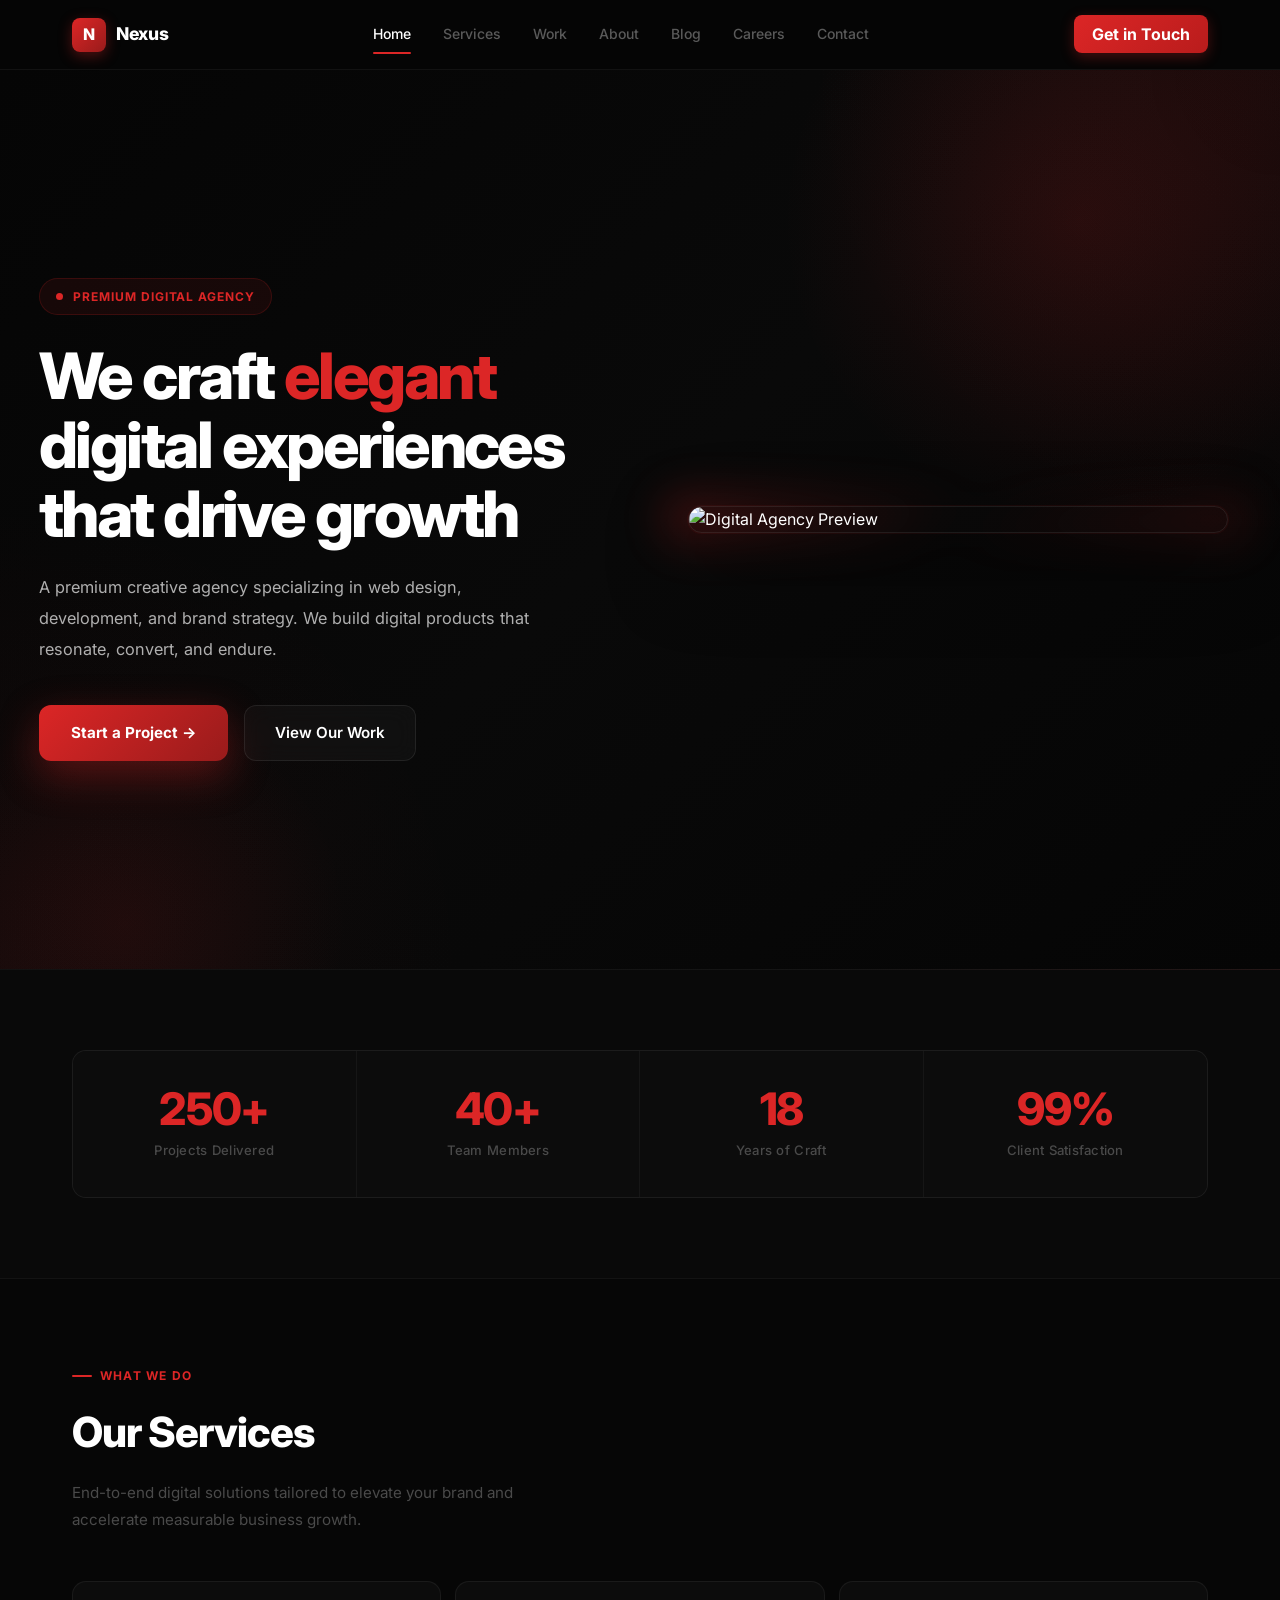
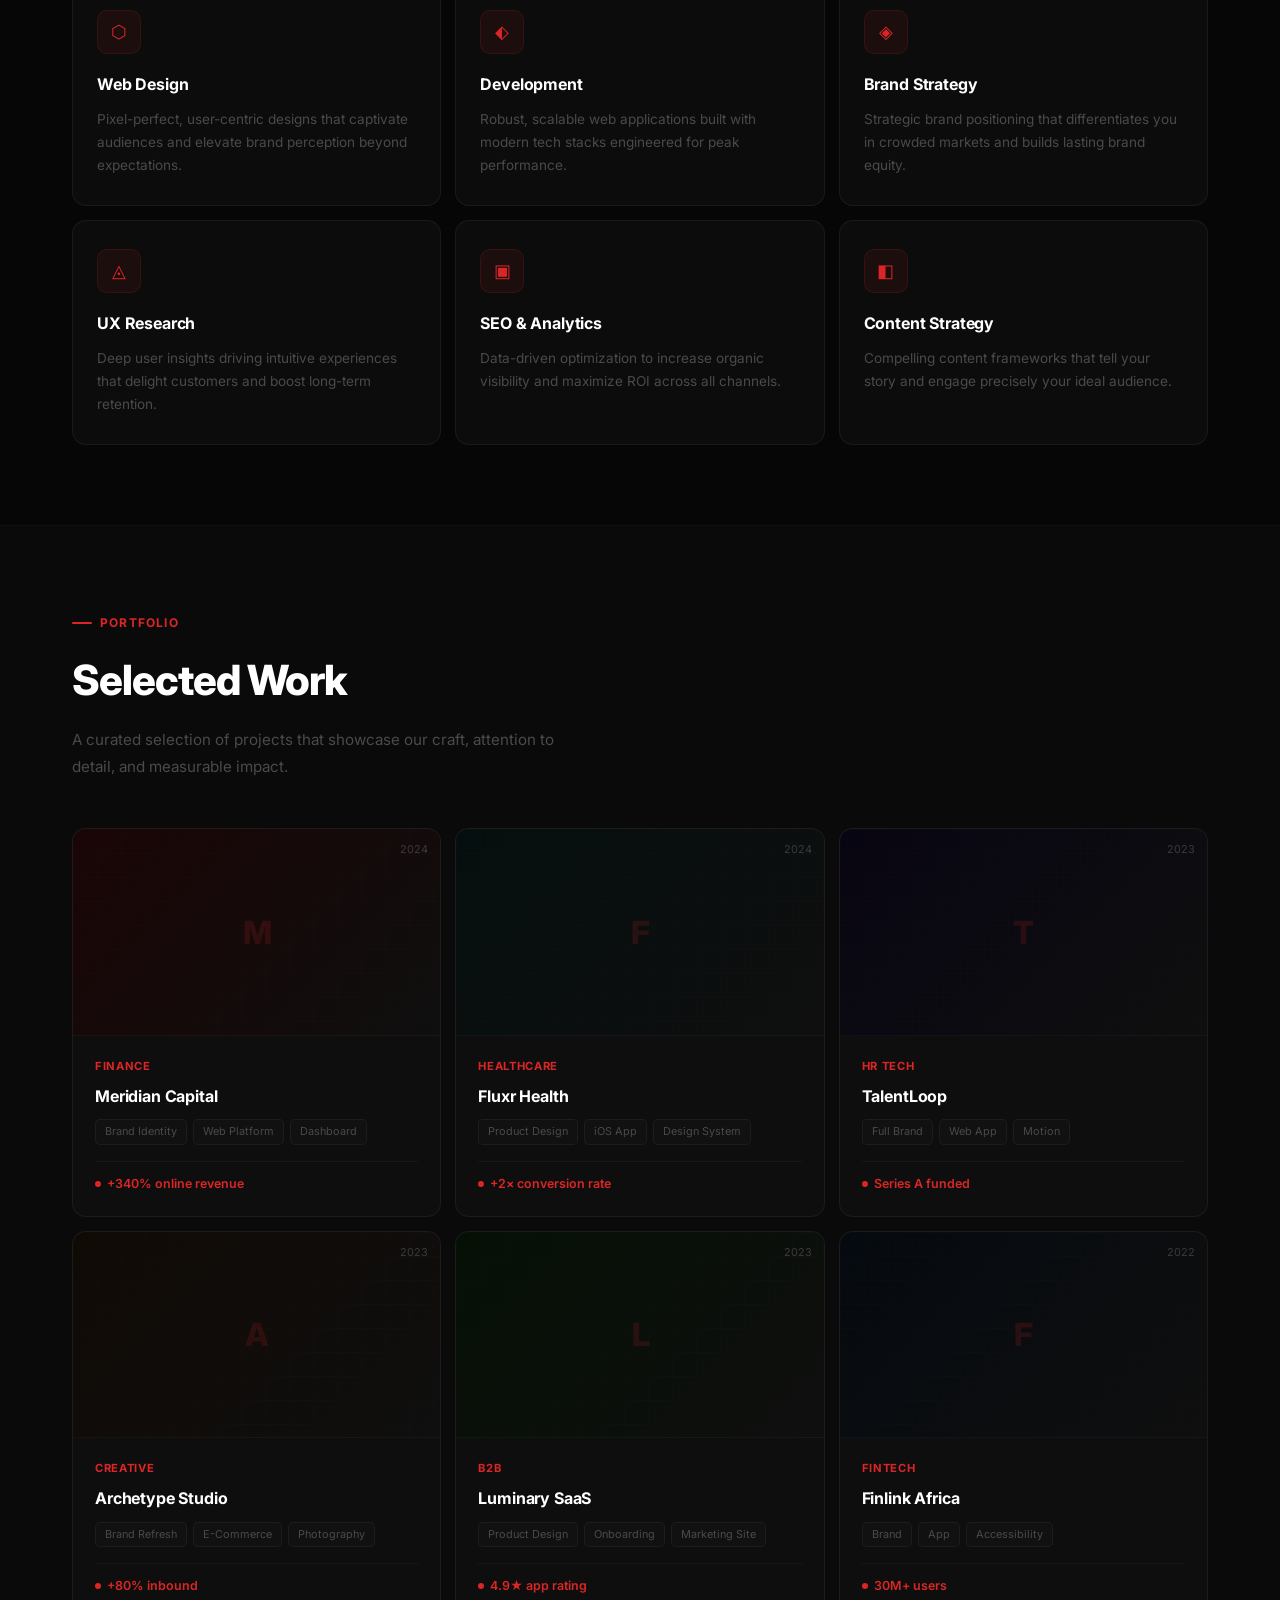
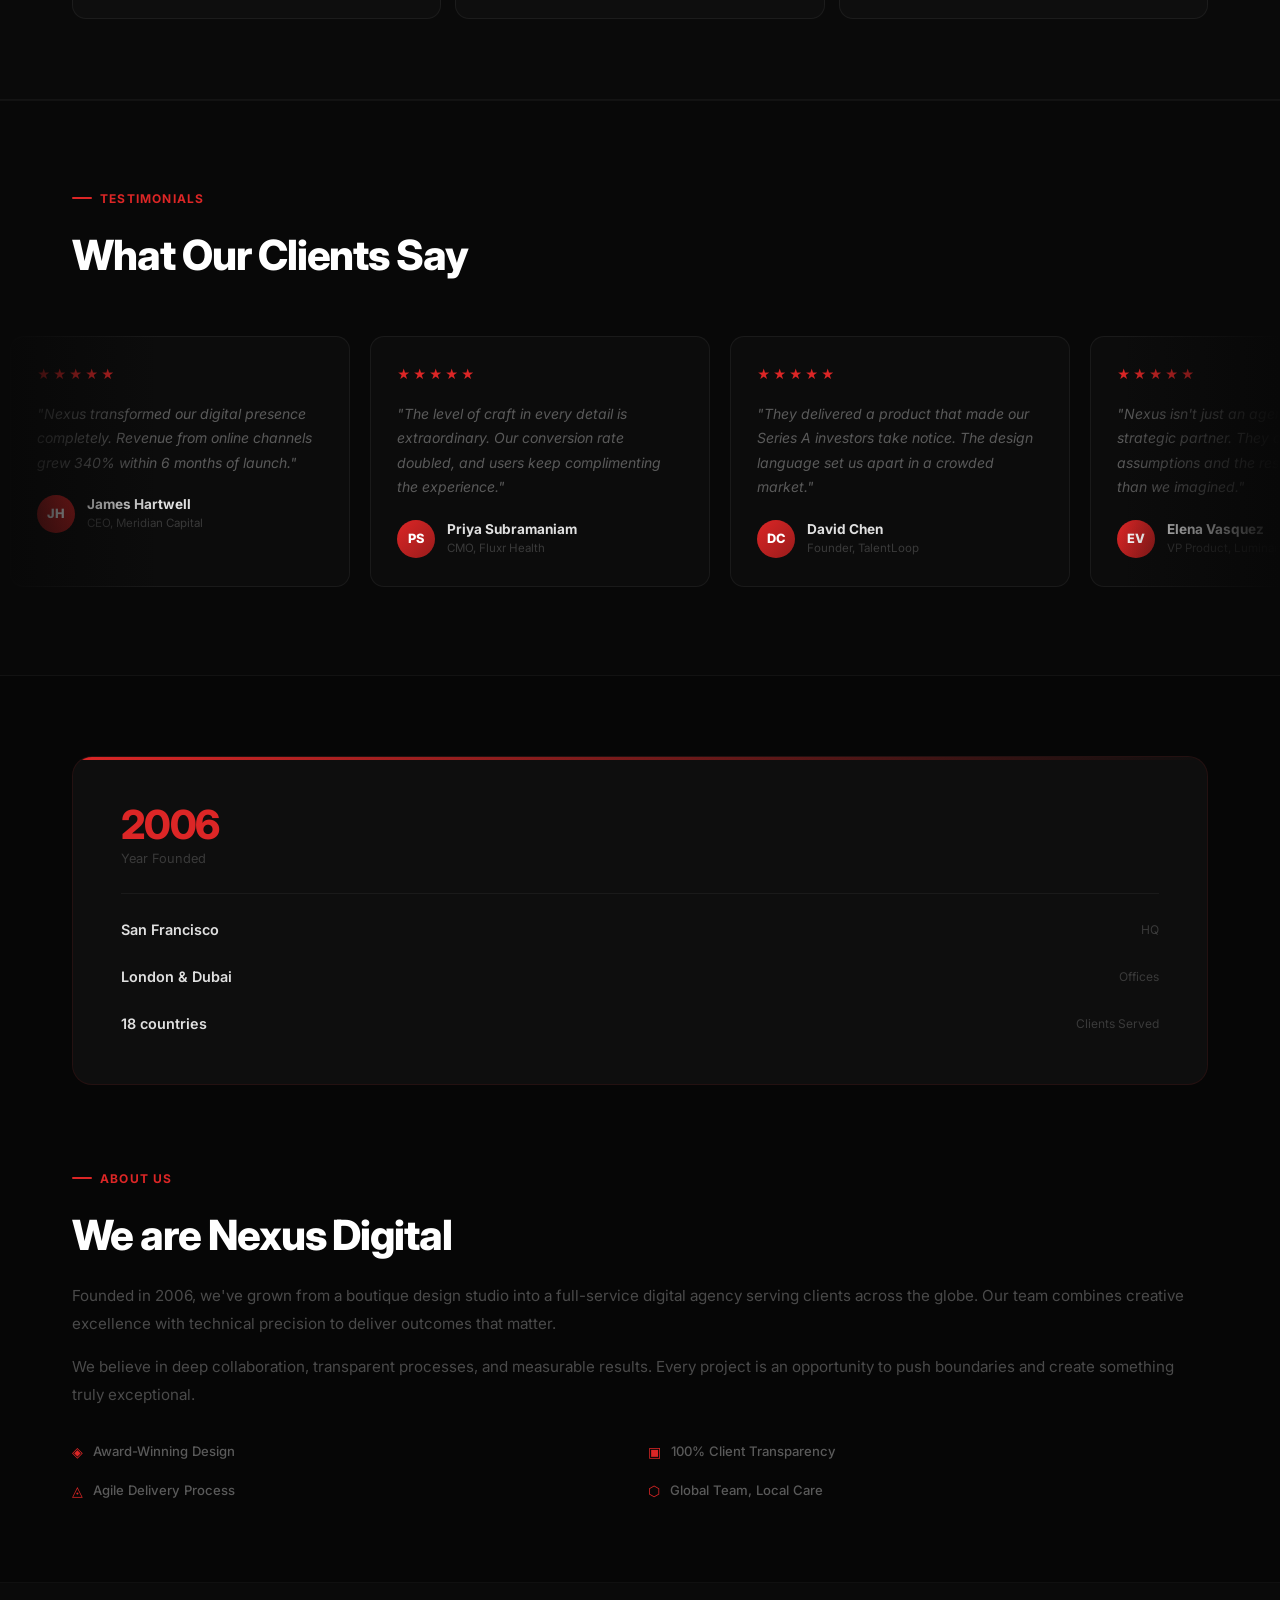
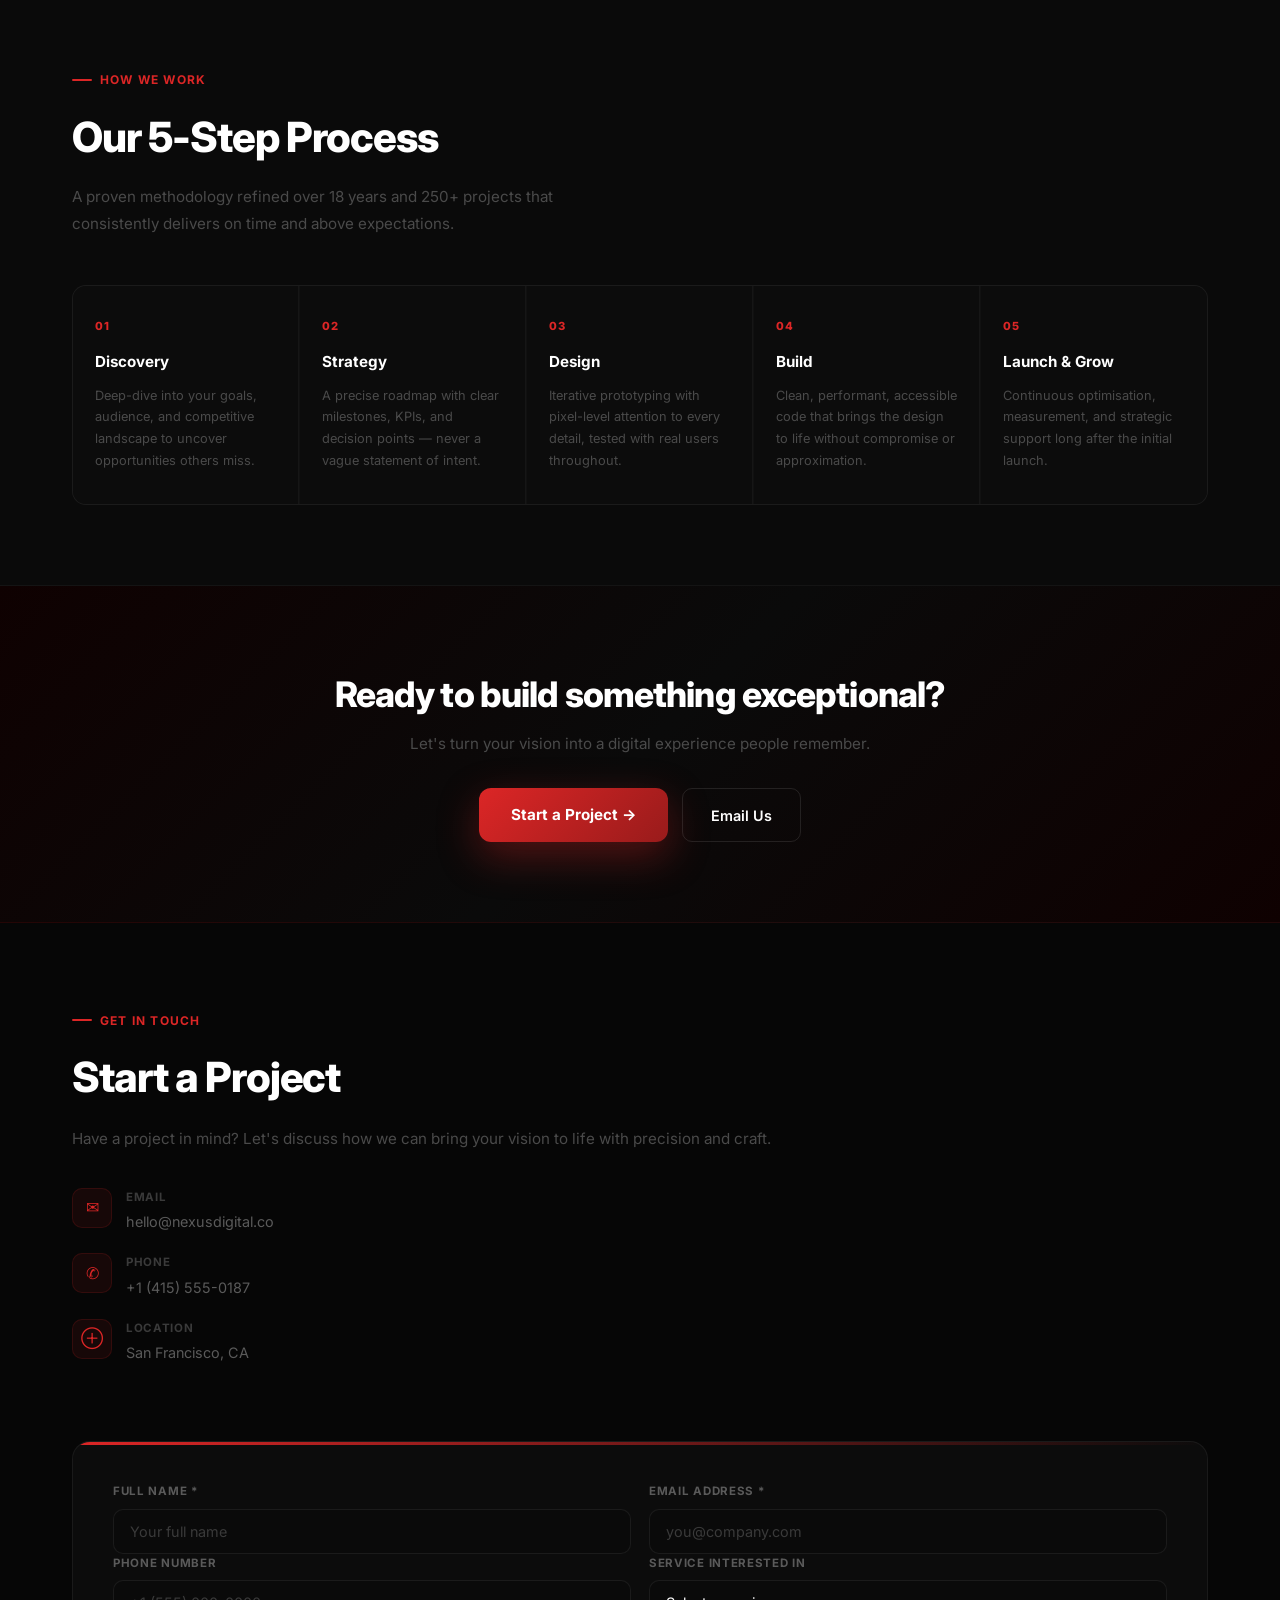
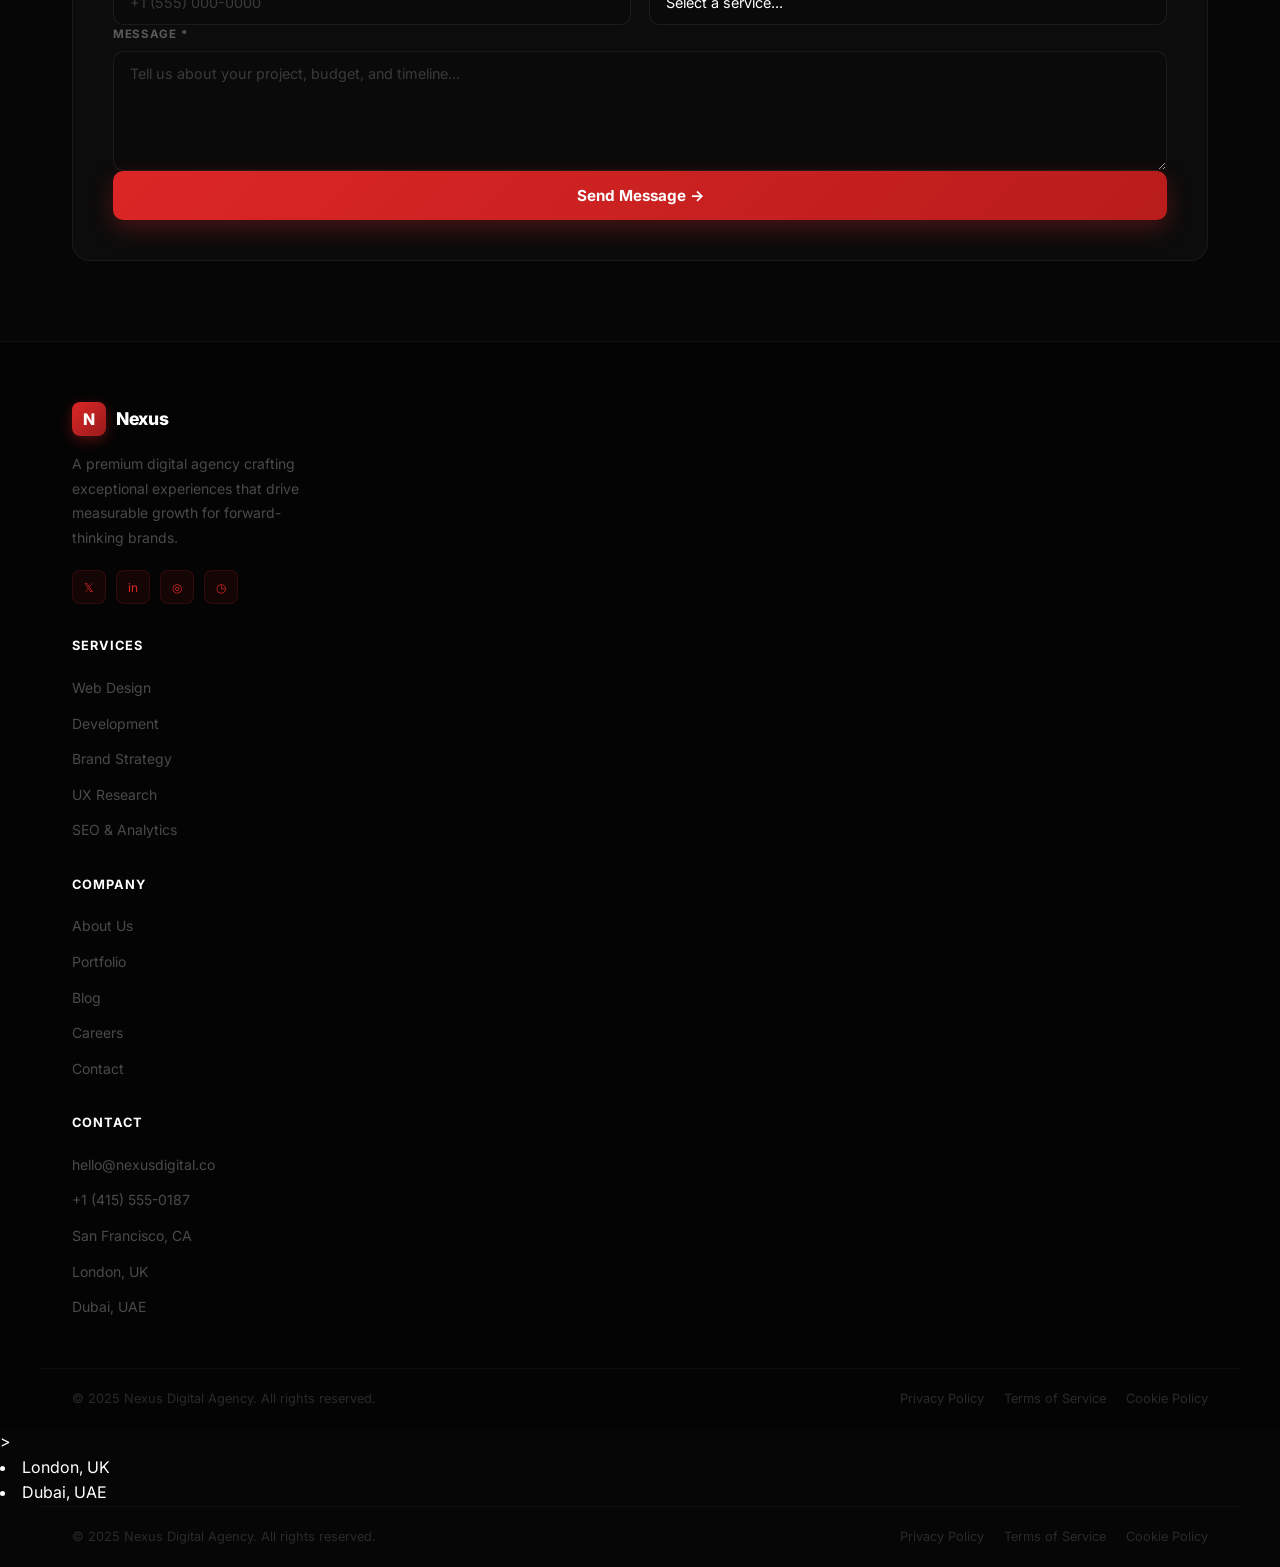
==== commit c7de8095: "Add files via upload" ====
--- a/index.html
+++ b/index.html
@@ -54,46 +54,60 @@
   <a href="#contact" class="mobile-cta">Get in Touch</a>
 </nav>
 
-<!-- ── HERO ──────────────────────────────────────── -->
+<!-- ───────── HERO SECTION ───────── -->
 <section id="home" class="hero">
-  <div class="hero-glow-1"></div>
-  <div class="hero-glow-2"></div>
-  <div class="hero-inner">
+
+  <div class="hero-glow hero-glow-1"></div>
+  <div class="hero-glow hero-glow-2"></div>
+
+  <div class="hero-container">
+
+    <!-- LEFT CONTENT -->
     <div class="hero-content">
+
       <div class="hero-badge">
-        <span class="hero-badge-dot"></span>
+        <span class="badge-dot"></span>
         <span>PREMIUM DIGITAL AGENCY</span>
       </div>
-      <h1 class="hero-h1">We craft <span class="red">elegant</span> digital experiences that drive growth</h1>
-      <p class="hero-p">A premium creative agency specializing in web design, development, and brand strategy. We build digital products that resonate, convert, and endure.</p>
-      <div class="hero-btns">
-        <a href="#contact" class="btn-primary">Start a Project →</a>
-        <a href="#work" class="btn-secondary">View Our Work</a>
-      </div>
-    </div>
-    <div class="hero-visual">
-      <div class="hero-card">
-        <div class="hero-card-grid"></div>
-        <div class="hero-badge-float tl">Web Design</div>
-        <div class="hero-badge-float tr">Branding</div>
-        <div class="hero-badge-float bl">Development</div>
-        <div class="hero-badge-float br">Strategy</div>
-        <div class="hero-card-center">
-          <div class="hero-logo-big">N</div>
-          <div class="hero-card-text">
-            <div class="sub">Nexus Digital</div>
-            <div class="name">Premium Creative Agency</div>
-          </div>
-        </div>
-        <div class="hero-corner tl"></div>
-        <div class="hero-corner tr"></div>
-        <div class="hero-corner bl"></div>
-        <div class="hero-corner br"></div>
-      </div>
-    </div>
-  </div>
-</section>
-
+
+      <h1 class="hero-title">
+        We craft <span>elegant</span> digital experiences that drive growth
+      </h1>
+
+      <p class="hero-description">
+        A premium creative agency specializing in web design, development,
+        and brand strategy. We build digital products that resonate,
+        convert, and endure.
+      </p>
+
+      <div class="hero-buttons">
+        <a href="#contact" class="btn-primary">
+          Start a Project →
+        </a>
+
+        <a href="#work" class="btn-secondary">
+          View Our Work
+        </a>
+      </div>
+
+    </div>
+
+    <!-- RIGHT IMAGE -->
+    <div class="hero-image-wrapper">
+
+      <div class="hero-image-border"></div>
+
+      <img
+        src="images/hero-image.jpg"
+        alt="Digital Agency Preview"
+        class="hero-image"
+      >
+
+    </div>
+
+  </div>
+
+</section>
 <!-- ── STATS ──────────────────────────────────────── -->
 <section class="stats-section">
   <div class="container section-pad">
@@ -533,3 +547,22 @@
 <script src="script.js"></script>
 </body>
 </html>
+></li>
+        <li><a href="#">London, UK</a></li>
+        <li><a href="#">Dubai, UAE</a></li>
+      </ul>
+    </div>
+  </div>
+  <div class="footer-bottom">
+    <span class="footer-copy">© 2025 Nexus Digital Agency. All rights reserved.</span>
+    <div class="footer-links">
+      <a href="#">Privacy Policy</a>
+      <a href="#">Terms of Service</a>
+      <a href="#">Cookie Policy</a>
+    </div>
+  </div>
+</footer>
+
+<script src="script.js"></script>
+</body>
+</html>
--- a/style.css
+++ b/style.css
@@ -235,187 +235,274 @@
   text-align: center;
   box-shadow: 0 6px 20px rgba(220,38,38,0.3);
 }
-
-/* ─── HERO ────────────────────────────────────── */
-.hero {
-  background: linear-gradient(135deg, #060606 0%, #0a0101 40%, #060606 100%);
-  min-height: calc(100vh - 70px);
-  display: flex;
-  align-items: center;
-  position: relative;
-  overflow: hidden;
-  border-bottom: 1px solid rgba(220,38,38,0.08);
-}
-.hero-glow-1 {
-  position: absolute;
-  top: 15%; right: 8%;
-  width: 600px; height: 600px;
-  border-radius: 50%;
-  background: radial-gradient(circle, rgba(220,38,38,0.06) 0%, transparent 70%);
-  pointer-events: none;
-}
-.hero-glow-2 {
-  position: absolute;
-  bottom: 10%; left: 5%;
-  width: 400px; height: 400px;
-  border-radius: 50%;
-  background: radial-gradient(circle, rgba(220,38,38,0.04) 0%, transparent 70%);
-  pointer-events: none;
-}
-.hero-inner {
-  max-width: 1200px;
-  margin: 0 auto;
-  padding: 60px clamp(16px,3vw,32px);
-  width: 100%;
-  display: grid;
-  grid-template-columns: 1fr 1fr;
-  gap: clamp(32px, 6vw, 80px);
-  align-items: center;
-}
-.hero-badge {
-  display: inline-flex;
-  align-items: center;
-  gap: 8px;
-  background: rgba(220,38,38,0.06);
-  border: 1px solid rgba(220,38,38,0.15);
-  border-radius: 20px;
-  padding: 5px 14px;
-  margin-bottom: 24px;
-}
-.hero-badge-dot {
-  width: 6px; height: 6px;
-  border-radius: 50%;
-  background: var(--red);
-  display: block;
-}
-.hero-badge span { font-size: 0.75rem; font-weight: 600; color: var(--red); letter-spacing: 0.06em; }
-.hero-h1 {
-  font-size: clamp(2.2rem, 5vw, 3.8rem);
-  font-weight: 800;
-  letter-spacing: -0.03em;
-  line-height: 1.1;
-  color: #fff;
-  margin-bottom: 20px;
-}
-.hero-p {
-  font-size: 1rem;
-  color: var(--text-muted);
-  line-height: 1.8;
-  margin-bottom: 36px;
-  max-width: 460px;
-}
-.hero-btns { display: flex; gap: 14px; flex-wrap: wrap; }
-.btn-primary {
-  background: linear-gradient(135deg, #dc2626, #b91c1c);
-  color: #fff;
-  padding: 14px 30px;
-  border-radius: 10px;
-  font-weight: 700;
-  font-size: 0.95rem;
-  text-decoration: none;
-  box-shadow: 0 8px 24px rgba(220,38,38,0.35);
-  transition: all 0.2s ease;
-  display: inline-flex;
-  align-items: center;
-  gap: 8px;
-  border: none;
-}
-.btn-primary:hover {
-  transform: translateY(-2px);
-  box-shadow: 0 12px 32px rgba(220,38,38,0.5);
-  color: #fff;
-}
-.btn-secondary {
-  background: transparent;
-  color: #fff;
-  padding: 14px 30px;
-  border-radius: 10px;
-  font-weight: 600;
-  font-size: 0.95rem;
-  text-decoration: none;
-  border: 1px solid rgba(255,255,255,0.1);
-  transition: all 0.2s ease;
-  display: inline-flex;
-  align-items: center;
-  gap: 8px;
-}
-.btn-secondary:hover {
-  border-color: rgba(220,38,38,0.4);
-  color: var(--red);
-}
-.hero-visual {
-  display: flex;
-  align-items: center;
-  justify-content: center;
-}
-.hero-card {
-  width: 100%;
-  max-width: 480px;
-  aspect-ratio: 4/3;
-  background: linear-gradient(135deg, #0e0e0e, #141414);
-  border-radius: 20px;
-  border: 1px solid rgba(220,38,38,0.12);
-  display: flex;
-  align-items: center;
-  justify-content: center;
-  position: relative;
-  overflow: hidden;
-  box-shadow: 0 40px 80px rgba(0,0,0,0.6), 0 0 0 1px rgba(220,38,38,0.05);
-}
-.hero-card-grid {
-  position: absolute;
-  inset: 0;
-  background-image: linear-gradient(rgba(220,38,38,0.03) 1px, transparent 1px),
-                    linear-gradient(90deg, rgba(220,38,38,0.03) 1px, transparent 1px);
-  background-size: 40px 40px;
-}
-.hero-card-center {
-  position: relative;
-  display: flex;
-  flex-direction: column;
-  align-items: center;
-  gap: 20px;
-}
-.hero-logo-big {
-  width: 80px; height: 80px;
-  border-radius: 20px;
-  background: linear-gradient(135deg, #dc2626, #991b1b);
-  display: flex;
-  align-items: center;
-  justify-content: center;
-  font-size: 2rem;
-  font-weight: 800;
-  color: #fff;
-  box-shadow: 0 20px 50px rgba(220,38,38,0.4);
-  letter-spacing: -0.03em;
-}
-.hero-card-text { text-align: center; }
-.hero-card-text .sub { font-size: 0.75rem; color: var(--text-dark); letter-spacing: 0.1em; text-transform: uppercase; margin-bottom: 6px; }
-.hero-card-text .name { font-size: 0.85rem; color: #fff; font-weight: 600; }
-.hero-badge-float {
-  position: absolute;
-  font-size: 0.65rem;
-  padding: 5px 10px;
-  border-radius: 6px;
-  background: rgba(220,38,38,0.08);
-  border: 1px solid rgba(220,38,38,0.15);
-  color: var(--red);
-  font-weight: 600;
-  white-space: nowrap;
-}
-.hero-badge-float.tl { top: 22%; left: 8%; }
-.hero-badge-float.tr { top: 22%; right: 8%; }
-.hero-badge-float.bl { bottom: 22%; left: 8%; }
-.hero-badge-float.br { bottom: 22%; right: 8%; }
-.hero-corner {
-  position: absolute;
-  width: 24px; height: 24px;
-}
-.hero-corner.tl { top: 0; left: 0; border-top: 2px solid #dc2626; border-left: 2px solid #dc2626; border-top-left-radius: 20px; }
-.hero-corner.tr { top: 0; right: 0; border-top: 2px solid #dc2626; border-right: 2px solid #dc2626; border-top-right-radius: 20px; }
-.hero-corner.bl { bottom: 0; left: 0; border-bottom: 2px solid #dc2626; border-left: 2px solid #dc2626; border-bottom-left-radius: 20px; }
-.hero-corner.br { bottom: 0; right: 0; border-bottom: 2px solid #dc2626; border-right: 2px solid #dc2626; border-bottom-right-radius: 20px; }
-
+/* ───────── HERO SECTION ───────── */
+
+.hero{
+  position:relative;
+  overflow:hidden;
+  min-height:100vh;
+  display:flex;
+  align-items:center;
+  background:
+    radial-gradient(circle at top right, rgba(220,38,38,0.08), transparent 30%),
+    radial-gradient(circle at bottom left, rgba(220,38,38,0.05), transparent 30%),
+    linear-gradient(135deg,#050505 0%,#090909 50%,#050505 100%);
+  border-bottom:1px solid rgba(255,255,255,0.05);
+}
+
+/* CONTAINER */
+
+.hero-container{
+  width:100%;
+  max-width:1250px;
+  margin:auto;
+  padding:90px 24px;
+  display:grid;
+  grid-template-columns:1fr 1fr;
+  gap:70px;
+  align-items:center;
+  position:relative;
+  z-index:2;
+}
+
+/* GLOW EFFECTS */
+
+.hero-glow{
+  position:absolute;
+  border-radius:50%;
+  pointer-events:none;
+}
+
+.hero-glow-1{
+  width:600px;
+  height:600px;
+  top:-150px;
+  right:-100px;
+  background:radial-gradient(circle, rgba(220,38,38,0.12), transparent 70%);
+}
+
+.hero-glow-2{
+  width:450px;
+  height:450px;
+  bottom:-180px;
+  left:-100px;
+  background:radial-gradient(circle, rgba(220,38,38,0.08), transparent 70%);
+}
+
+/* LEFT CONTENT */
+
+.hero-content{
+  max-width:580px;
+}
+
+/* BADGE */
+
+.hero-badge{
+  display:inline-flex;
+  align-items:center;
+  gap:10px;
+  padding:8px 16px;
+  margin-bottom:26px;
+  border-radius:999px;
+  background:rgba(220,38,38,0.08);
+  border:1px solid rgba(220,38,38,0.18);
+}
+
+.badge-dot{
+  width:7px;
+  height:7px;
+  border-radius:50%;
+  background:#dc2626;
+}
+
+.hero-badge span{
+  color:#dc2626;
+  font-size:0.75rem;
+  font-weight:700;
+  letter-spacing:0.08em;
+}
+
+/* TITLE */
+
+.hero-title{
+  font-size:clamp(2.4rem,5vw,4.4rem);
+  line-height:1.08;
+  font-weight:800;
+  letter-spacing:-0.04em;
+  color:#ffffff;
+  margin-bottom:24px;
+}
+
+.hero-title span{
+  color:#dc2626;
+}
+
+/* DESCRIPTION */
+
+.hero-description{
+  font-size:1.02rem;
+  line-height:1.9;
+  color:rgba(255,255,255,0.68);
+  margin-bottom:40px;
+  max-width:520px;
+}
+
+/* BUTTONS */
+
+.hero-buttons{
+  display:flex;
+  gap:16px;
+  flex-wrap:wrap;
+}
+
+/* PRIMARY BUTTON */
+
+.btn-primary{
+  display:inline-flex;
+  align-items:center;
+  justify-content:center;
+  padding:15px 32px;
+  border-radius:12px;
+  background:linear-gradient(135deg,#dc2626,#991b1b);
+  color:#ffffff;
+  font-size:0.95rem;
+  font-weight:700;
+  text-decoration:none;
+  transition:0.3s ease;
+  box-shadow:0 14px 40px rgba(220,38,38,0.35);
+}
+
+.btn-primary:hover{
+  transform:translateY(-3px);
+  box-shadow:0 18px 50px rgba(220,38,38,0.45);
+}
+
+/* SECONDARY BUTTON */
+
+.btn-secondary{
+  display:inline-flex;
+  align-items:center;
+  justify-content:center;
+  padding:15px 30px;
+  border-radius:12px;
+  background:rgba(255,255,255,0.03);
+  border:1px solid rgba(255,255,255,0.08);
+  color:#ffffff;
+  text-decoration:none;
+  font-size:0.95rem;
+  font-weight:600;
+  transition:0.3s ease;
+  backdrop-filter:blur(10px);
+}
+
+.btn-secondary:hover{
+  border-color:rgba(220,38,38,0.35);
+  color:#dc2626;
+  background:rgba(220,38,38,0.04);
+}
+
+/* RIGHT IMAGE */
+
+.hero-image-wrapper{
+  position:relative;
+  display:flex;
+  justify-content:center;
+  align-items:center;
+}
+
+/* BORDER EFFECT */
+
+.hero-image-border{
+  position:absolute;
+  inset:-14px;
+  border-radius:30px;
+  background:
+    linear-gradient(
+      135deg,
+      rgba(220,38,38,0.5),
+      transparent,
+      rgba(220,38,38,0.25)
+    );
+  filter:blur(20px);
+  opacity:0.5;
+}
+
+/* IMAGE */
+
+.hero-image{
+  width:100%;
+  max-width:540px;
+  border-radius:26px;
+  object-fit:cover;
+  position:relative;
+  z-index:2;
+  border:1px solid rgba(255,255,255,0.08);
+
+  box-shadow:
+    0 30px 80px rgba(0,0,0,0.7),
+    0 0 0 1px rgba(220,38,38,0.08);
+
+  transition:transform 0.5s ease;
+}
+
+.hero-image:hover{
+  transform:translateY(-5px);
+}
+
+/* RESPONSIVE */
+
+@media (max-width:980px){
+
+  .hero-container{
+    grid-template-columns:1fr;
+    text-align:center;
+    gap:60px;
+  }
+
+  .hero-content{
+    margin:auto;
+  }
+
+  .hero-description{
+    margin-left:auto;
+    margin-right:auto;
+  }
+
+  .hero-buttons{
+    justify-content:center;
+  }
+
+  .hero-image{
+    max-width:100%;
+  }
+
+}
+
+@media (max-width:640px){
+
+  .hero{
+    min-height:auto;
+  }
+
+  .hero-container{
+    padding:110px 20px 80px;
+  }
+
+  .hero-title{
+    font-size:2.5rem;
+  }
+
+  .hero-description{
+    font-size:0.95rem;
+    line-height:1.8;
+  }
+
+  .btn-primary,
+  .btn-secondary{
+    width:100%;
+  }
+
+}
 /* ─── STATS ───────────────────────────────────── */
 .stats-section { background: #090909; border-bottom: 1px solid rgba(255,255,255,0.04); }
 .stats-grid {
@@ -1108,3 +1195,20 @@
   .perks-grid { grid-template-columns: 1fr !important; }
   .form-row { grid-template-columns: 1fr !important; }
 }
+ign: center; }
+  .hero-visual { display: none !important; }
+  .hero-btns { justify-content: center; }
+  .hero-p { margin-left: auto; margin-right: auto; }
+  .about-grid, .contact-grid { grid-template-columns: 1fr !important; }
+  .footer-main { grid-template-columns: 1fr; gap: 32px; }
+  .cta-band-inner { flex-direction: column; text-align: center; }
+}
+@media (max-width: 600px) {
+  .stats-grid { grid-template-columns: repeat(2, 1fr) !important; }
+  .stat-item { border-right: none !important; border-bottom: 1px solid rgba(255,255,255,0.04); }
+}
+@media (max-width: 580px) {
+  .services-grid, .portfolio-grid, .articles-grid, .process-grid { grid-template-columns: 1fr !important; }
+  .perks-grid { grid-template-columns: 1fr !important; }
+  .form-row { grid-template-columns: 1fr !important; }
+}
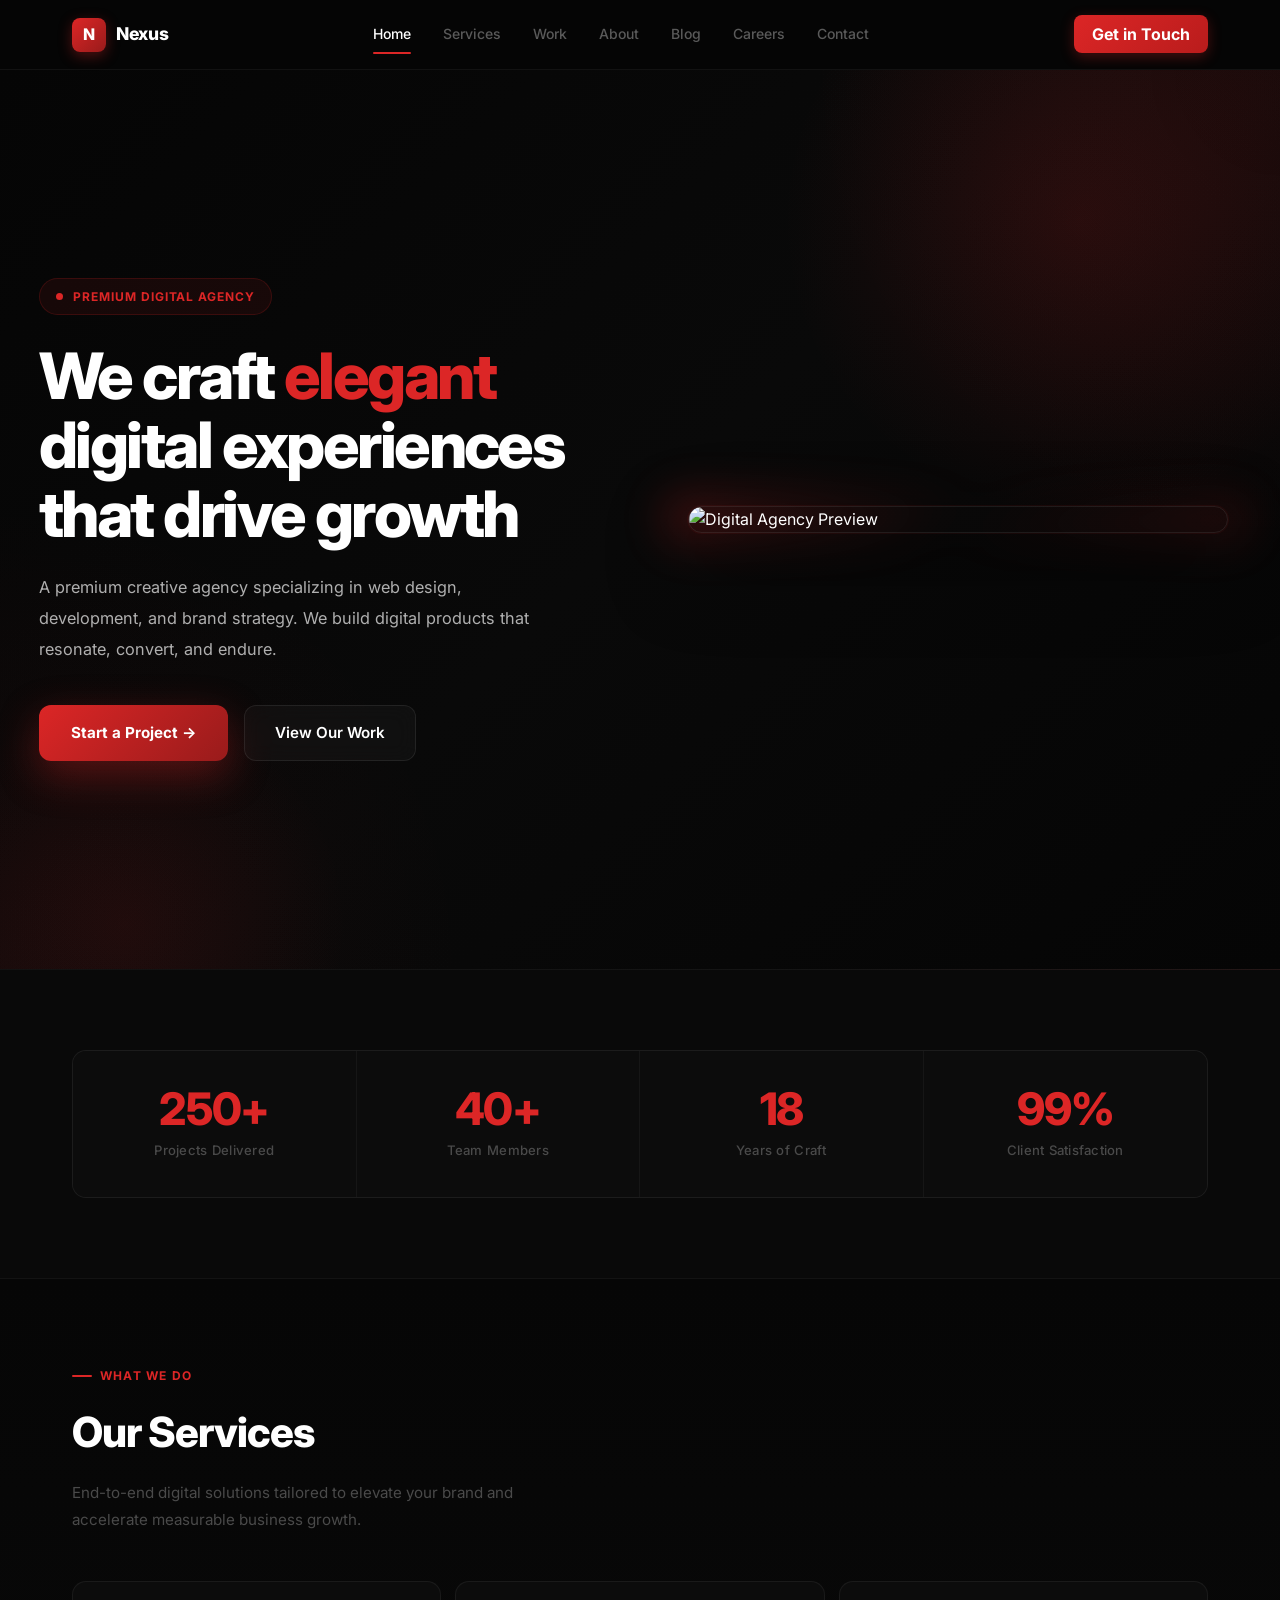
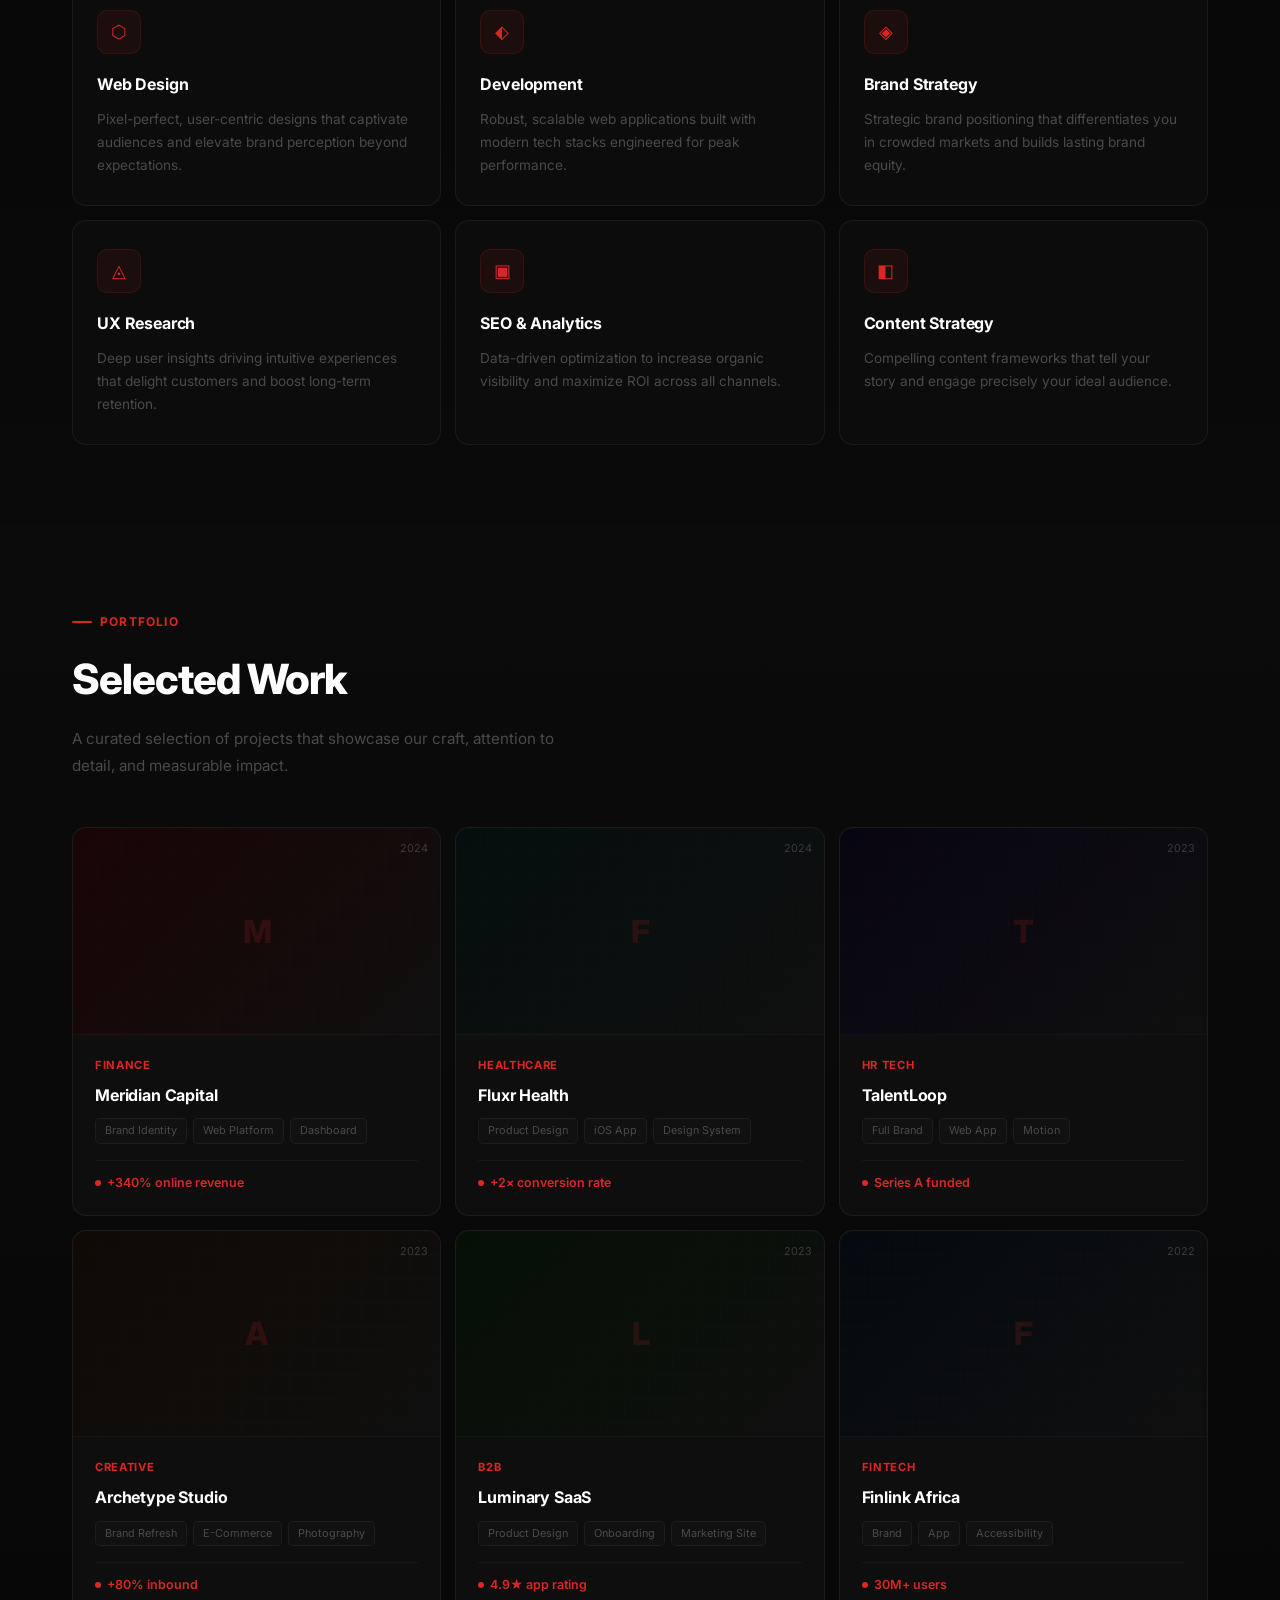
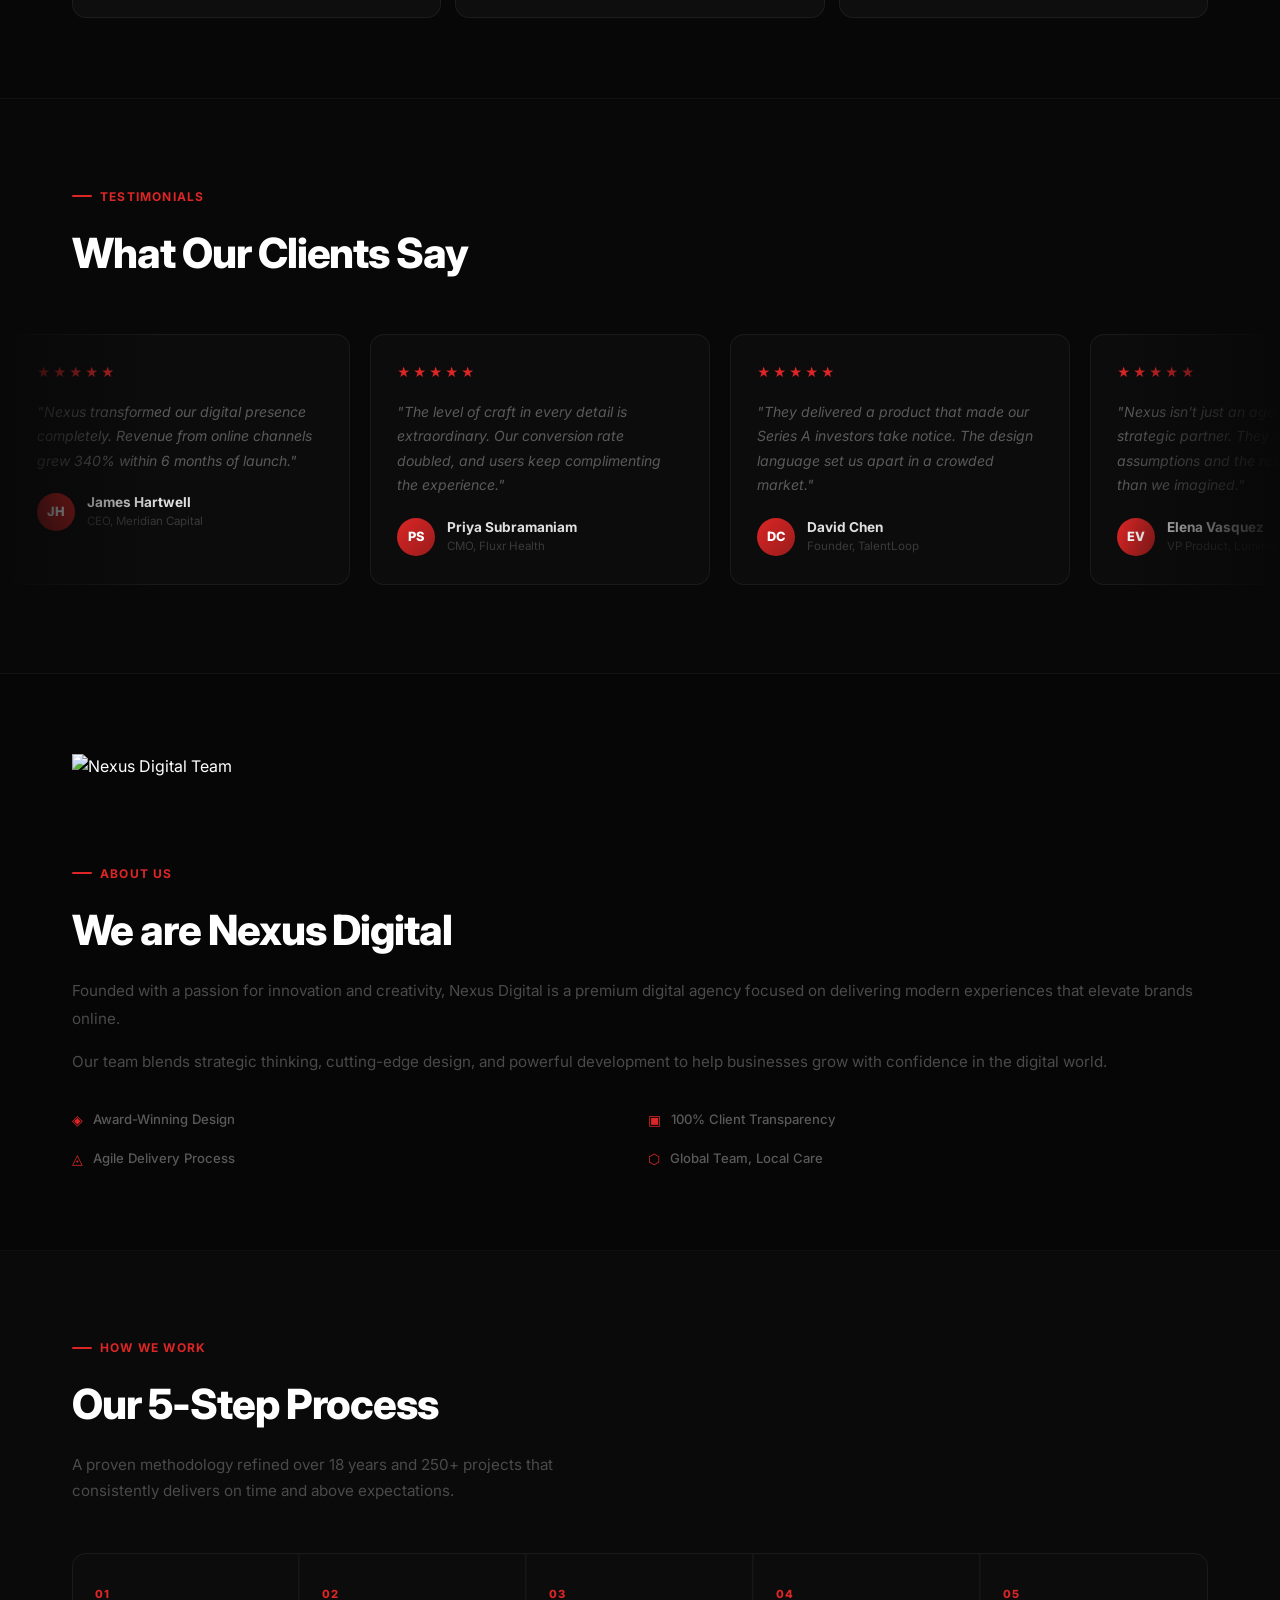
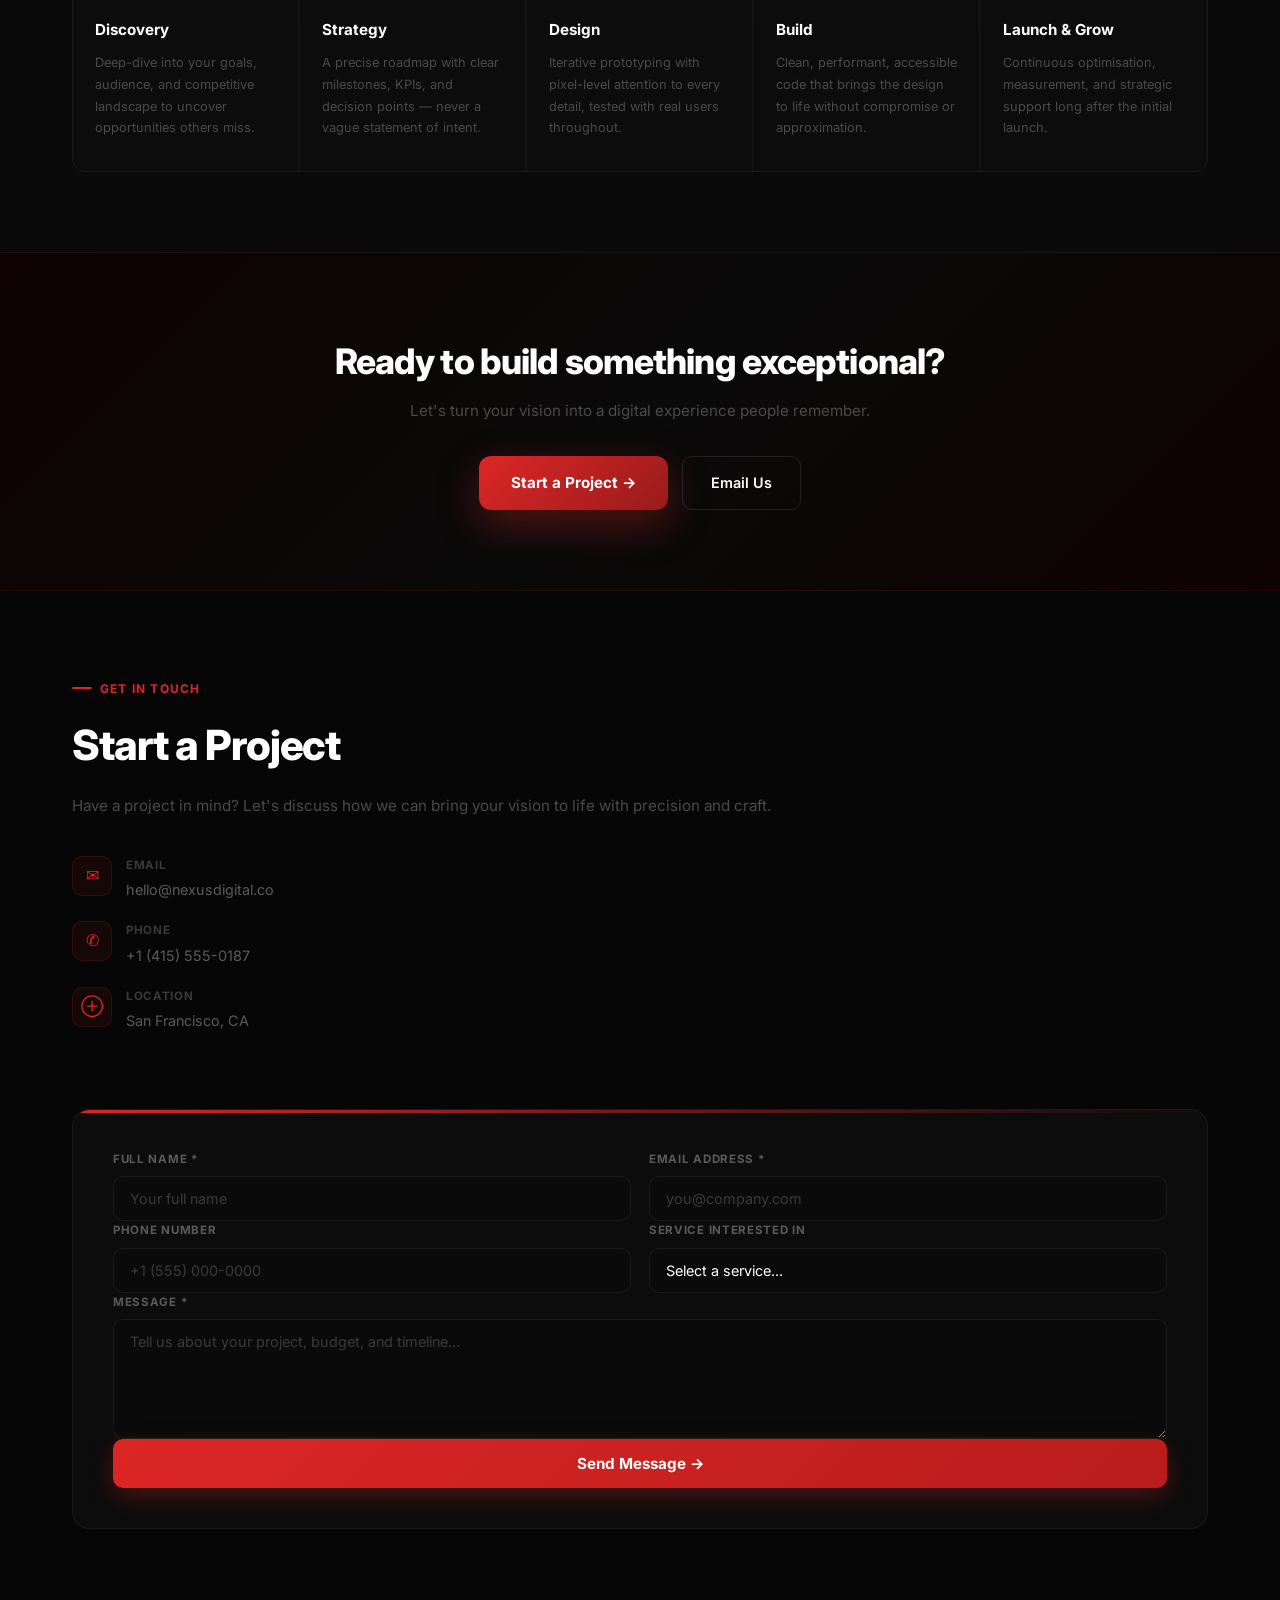
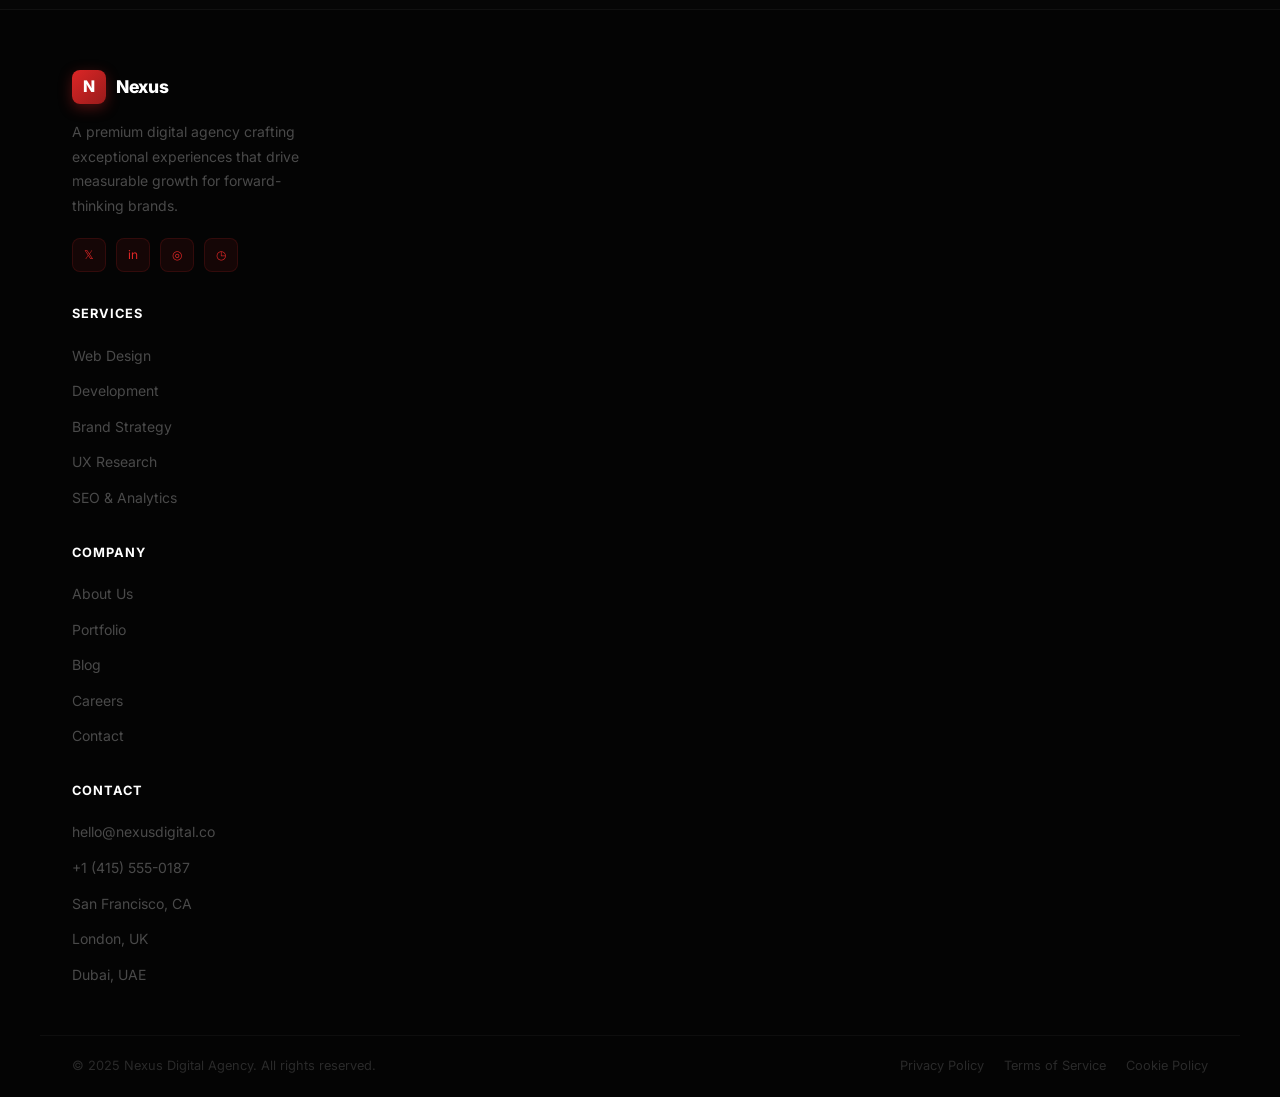
==== commit 12b9df28: "Update index.html" ====
--- a/index.html
+++ b/index.html
@@ -98,7 +98,7 @@
       <div class="hero-image-border"></div>
 
       <img
-        src="images/hero-image.jpg"
+        src="https://encrypted-tbn0.gstatic.com/images?q=tbn:ANd9GcRqxQjG49dJ4VCvikDJ1NT_DHyW-fbrc9yKEagFrhyQF_rmqqD_4_2-D-Y&s=10"
         alt="Digital Agency Preview"
         class="hero-image"
       >
@@ -345,38 +345,71 @@
 <!-- ── ABOUT ───────────────────────────────────────── -->
 <section id="about" class="about-section">
   <div class="container section-pad">
+    
     <div class="about-grid">
-      <div class="about-visual">
-        <div>
-          <div class="about-year-num">2006</div>
-          <div class="about-year-label">Year Founded</div>
-        </div>
-        <hr class="about-divider" />
-        <div class="about-fact">
-          <span class="about-fact-val">San Francisco</span>
-          <span class="about-fact-label">HQ</span>
-        </div>
-        <div class="about-fact">
-          <span class="about-fact-val">London &amp; Dubai</span>
-          <span class="about-fact-label">Offices</span>
-        </div>
-        <div class="about-fact">
-          <span class="about-fact-val">18 countries</span>
-          <span class="about-fact-label">Clients Served</span>
-        </div>
-      </div>
+
+      <!-- LEFT IMAGE -->
+      <div class="about-image-wrap">
+        <img 
+          src="https://images.unsplash.com/photo-1522202176988-66273c2fd55f?q=80&w=1400&auto=format&fit=crop" 
+          alt="Nexus Digital Team"
+          class="about-image"
+        />
+      </div>
+
+      <!-- RIGHT CONTENT -->
       <div class="about-text">
-        <div class="section-label"><span>About Us</span></div>
-        <h2 class="section-heading">We are Nexus Digital</h2>
-        <p>Founded in 2006, we've grown from a boutique design studio into a full-service digital agency serving clients across the globe. Our team combines creative excellence with technical precision to deliver outcomes that matter.</p>
-        <p>We believe in deep collaboration, transparent processes, and measurable results. Every project is an opportunity to push boundaries and create something truly exceptional.</p>
+        
+        <div class="section-label">
+          <span>About Us</span>
+        </div>
+
+        <h2 class="section-heading">
+          We are Nexus Digital
+        </h2>
+
+        <p>
+          Founded with a passion for innovation and creativity, Nexus Digital is a premium digital agency focused on delivering modern experiences that elevate brands online.
+        </p>
+
+        <p>
+          Our team blends strategic thinking, cutting-edge design, and powerful development to help businesses grow with confidence in the digital world.
+        </p>
+
         <div class="about-features">
-          <div class="about-feature"><span class="about-feature-icon">◈</span><span class="about-feature-text">Award-Winning Design</span></div>
-          <div class="about-feature"><span class="about-feature-icon">▣</span><span class="about-feature-text">100% Client Transparency</span></div>
-          <div class="about-feature"><span class="about-feature-icon">◬</span><span class="about-feature-text">Agile Delivery Process</span></div>
-          <div class="about-feature"><span class="about-feature-icon">⬡</span><span class="about-feature-text">Global Team, Local Care</span></div>
-        </div>
-      </div>
+
+          <div class="about-feature">
+            <span class="about-feature-icon">◈</span>
+            <span class="about-feature-text">
+              Award-Winning Design
+            </span>
+          </div>
+
+          <div class="about-feature">
+            <span class="about-feature-icon">▣</span>
+            <span class="about-feature-text">
+              100% Client Transparency
+            </span>
+          </div>
+
+          <div class="about-feature">
+            <span class="about-feature-icon">◬</span>
+            <span class="about-feature-text">
+              Agile Delivery Process
+            </span>
+          </div>
+
+          <div class="about-feature">
+            <span class="about-feature-icon">⬡</span>
+            <span class="about-feature-text">
+              Global Team, Local Care
+            </span>
+          </div>
+
+        </div>
+
+      </div>
+
     </div>
   </div>
 </section>
@@ -547,22 +580,3 @@
 <script src="script.js"></script>
 </body>
 </html>
-></li>
-        <li><a href="#">London, UK</a></li>
-        <li><a href="#">Dubai, UAE</a></li>
-      </ul>
-    </div>
-  </div>
-  <div class="footer-bottom">
-    <span class="footer-copy">© 2025 Nexus Digital Agency. All rights reserved.</span>
-    <div class="footer-links">
-      <a href="#">Privacy Policy</a>
-      <a href="#">Terms of Service</a>
-      <a href="#">Cookie Policy</a>
-    </div>
-  </div>
-</footer>
-
-<script src="script.js"></script>
-</body>
-</html>
--- a/style.css
+++ b/style.css
@@ -538,7 +538,13 @@
 }
 
 /* ─── SERVICES ────────────────────────────────── */
-.services-section { background: #060606; border-bottom: 1px solid rgba(255,255,255,0.04); }
+.services-section{
+  background:linear-gradient(
+    180deg,
+    #060606 0%,
+    #0a0a0a 100%
+  );
+}
 .services-grid {
   display: grid;
   grid-template-columns: repeat(3, 1fr);
@@ -572,7 +578,13 @@
 .service-desc { font-size: 0.85rem; color: var(--text-dim); line-height: 1.7; }
 
 /* ─── PORTFOLIO ───────────────────────────────── */
-.portfolio-section { background: #0a0a0a; border-bottom: 1px solid rgba(255,255,255,0.04); }
+.portfolio-section{
+  background:linear-gradient(
+    180deg,
+    #0b0b0b 0%,
+    #070707 100%
+  );
+}
 .portfolio-grid {
   display: grid;
   grid-template-columns: repeat(3, 1fr);
